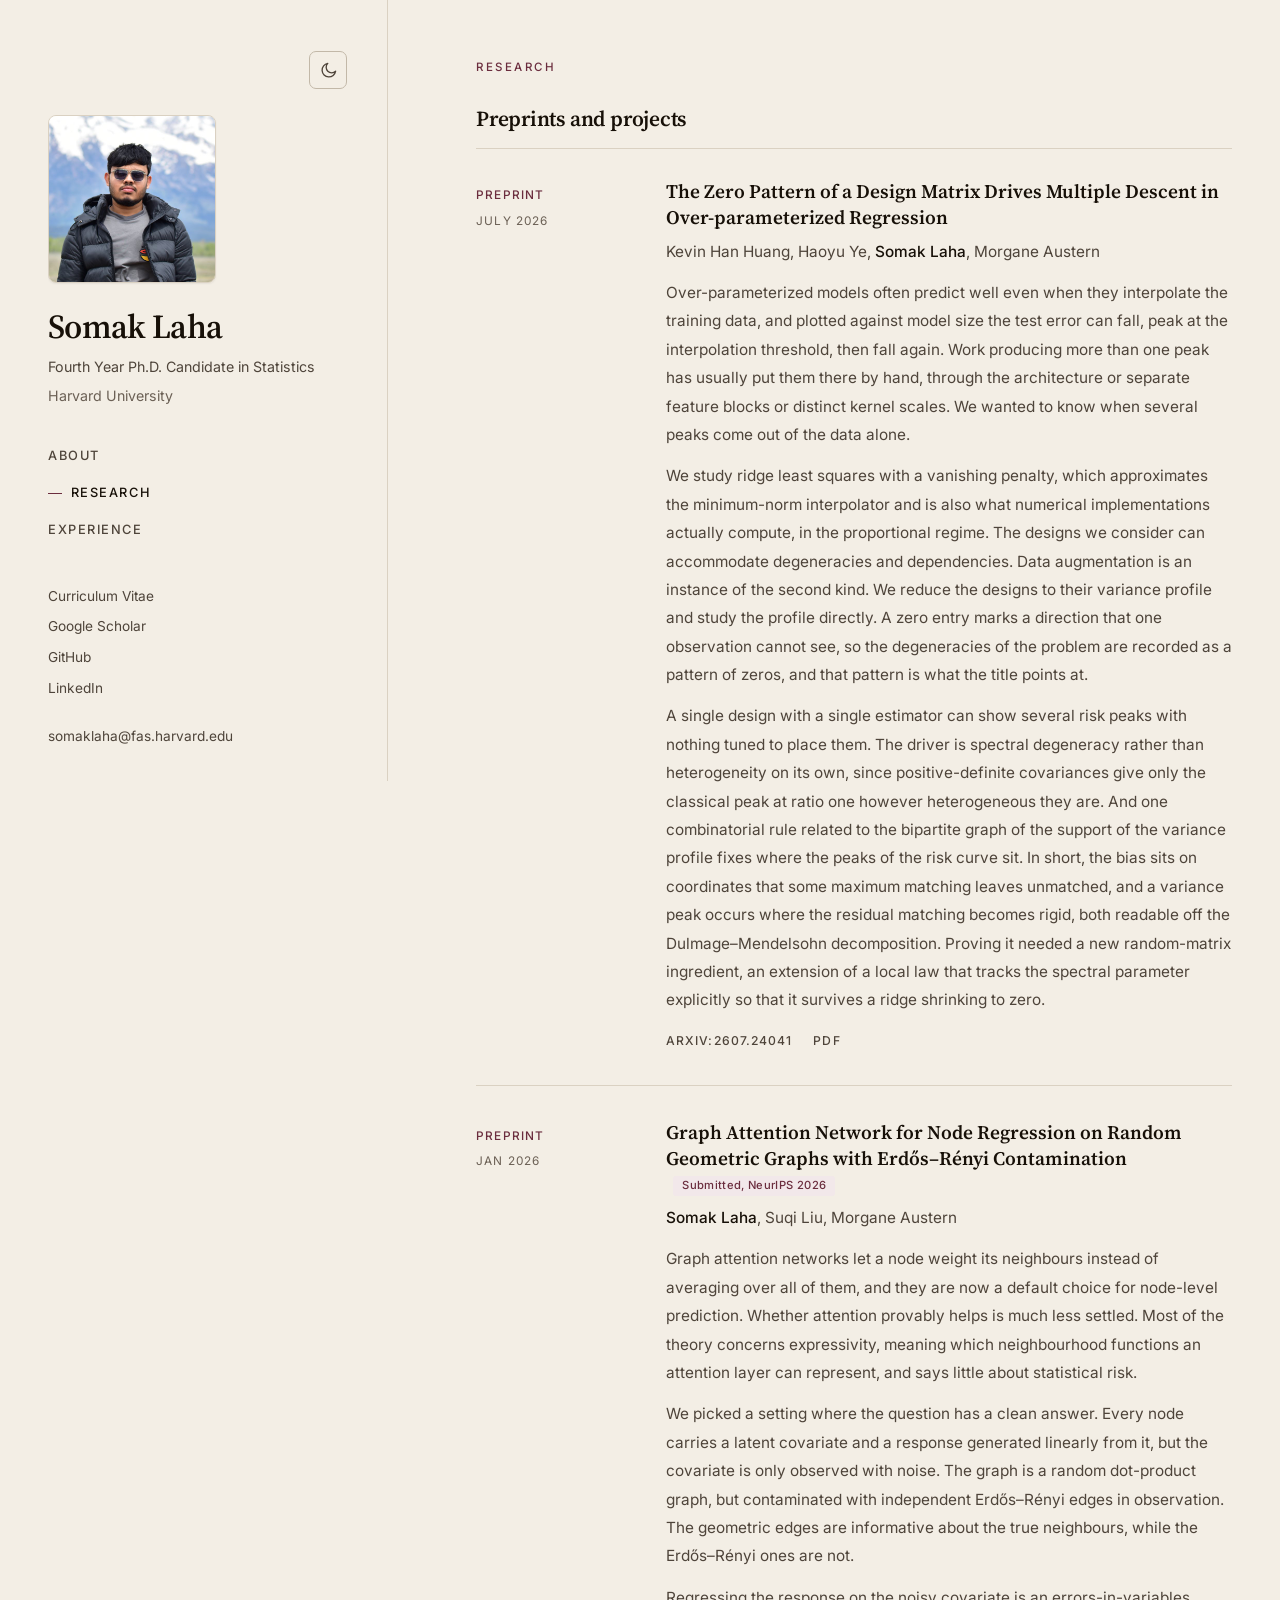
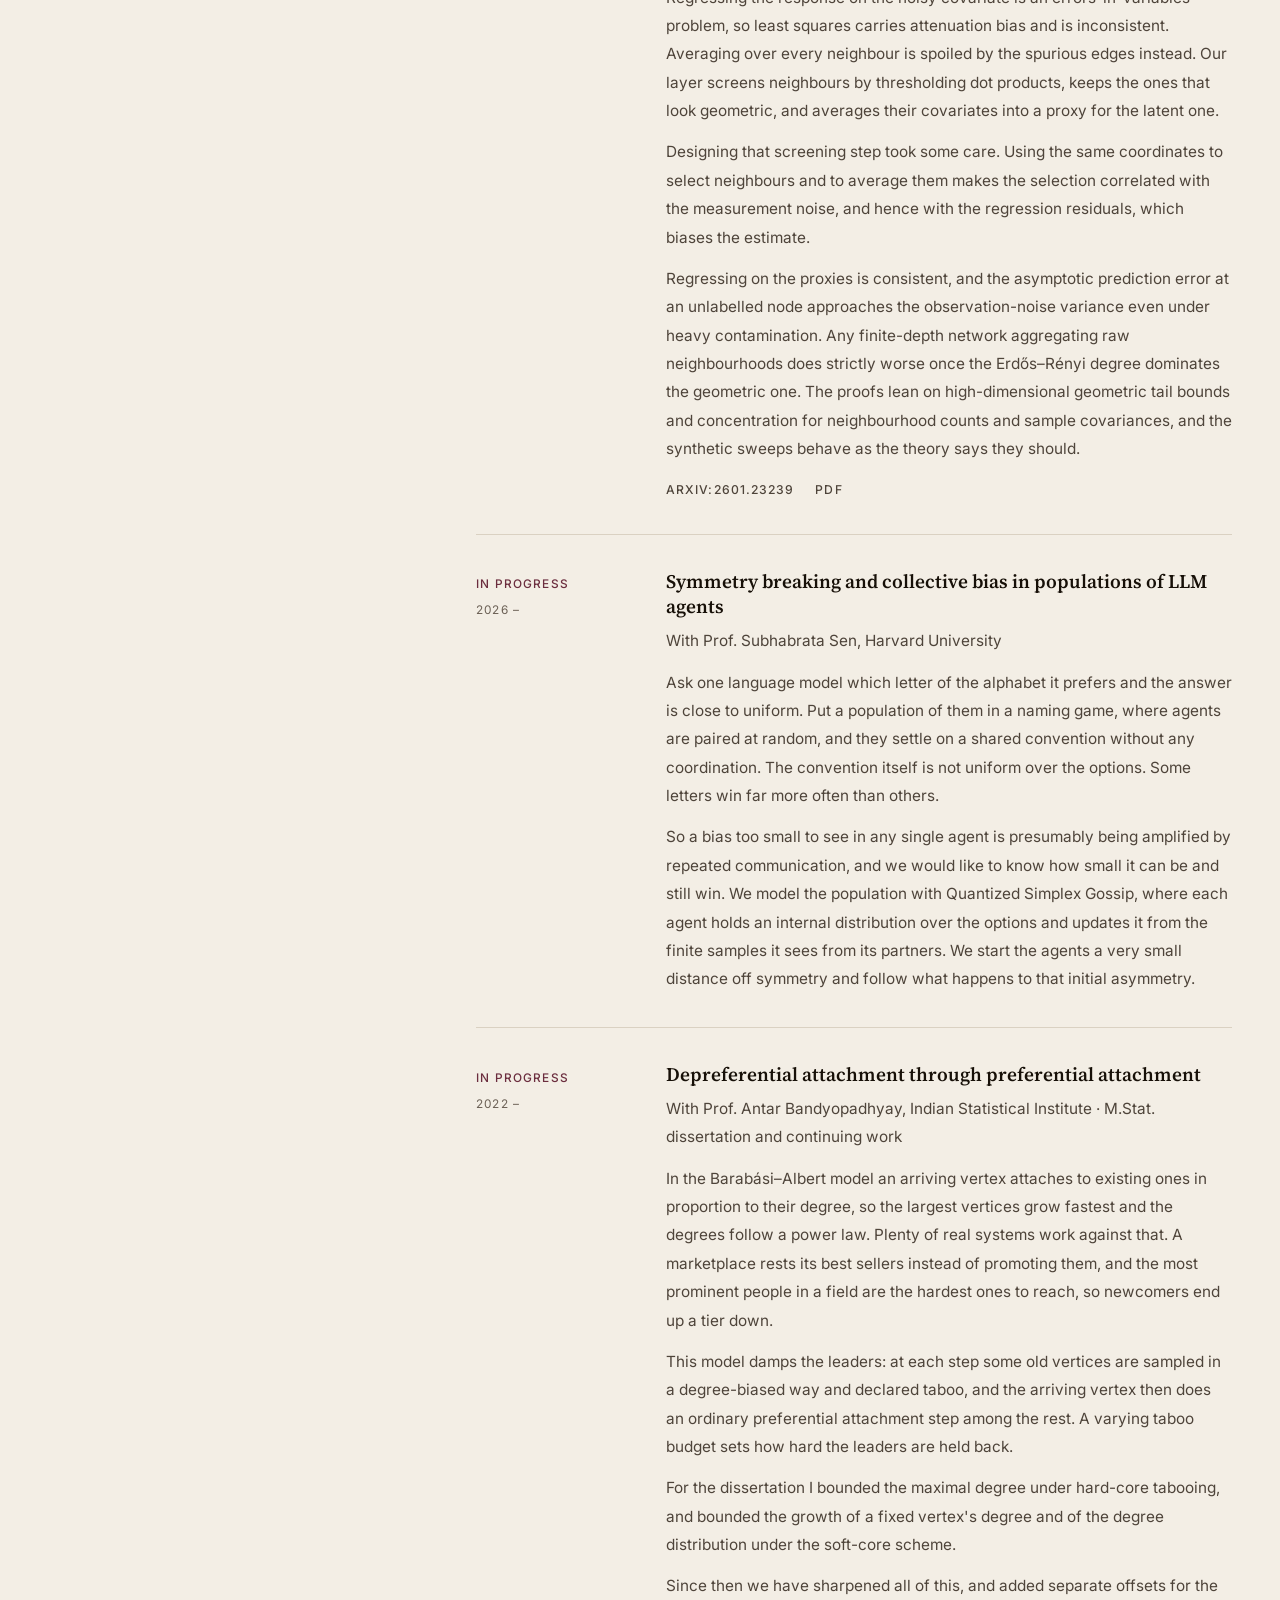
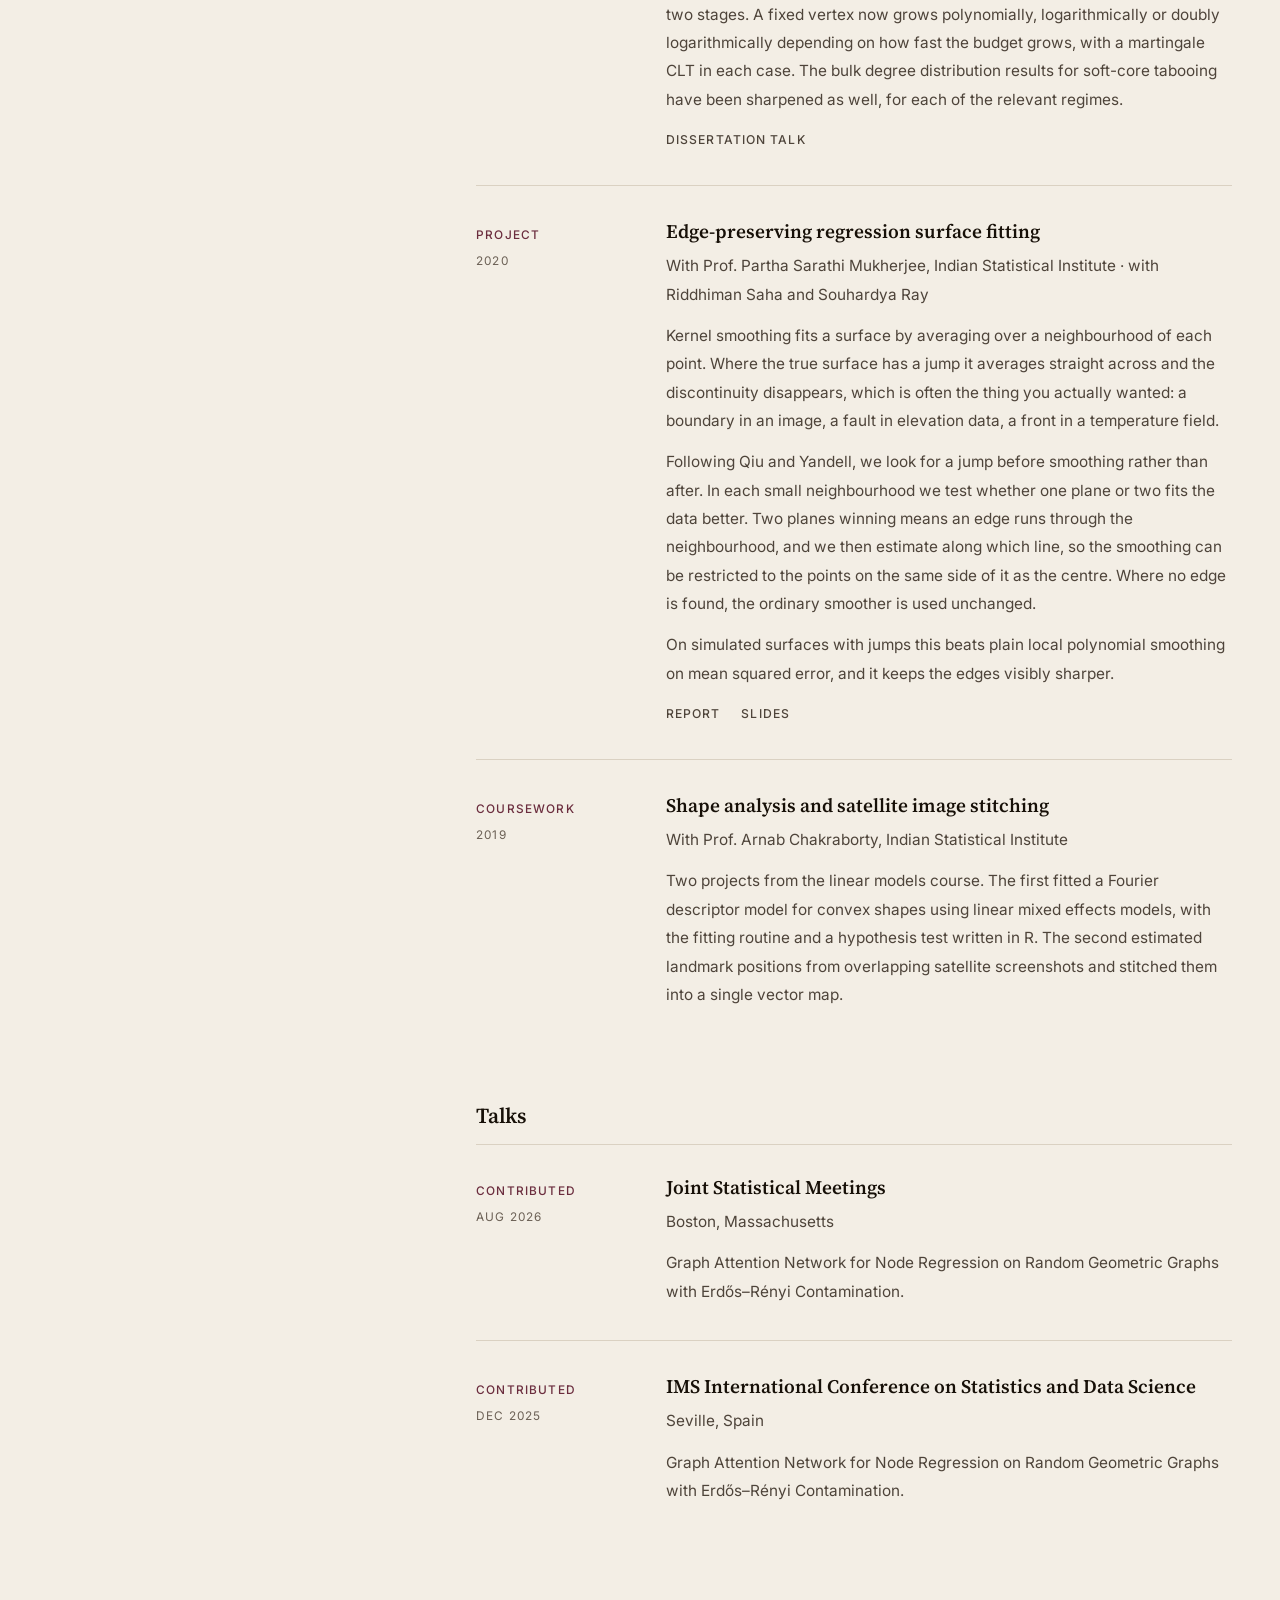
==== research.html @ 152c0073 "create" ====
<!DOCTYPE html>
<!-- Somak Laha - research. Rail is shared with index.html and experience.html. -->
<html lang="en">
<head>
<meta charset="utf-8">
<meta name="viewport" content="width=device-width, initial-scale=1">
<title>Research &middot; Somak Laha</title>
<meta name="description" content="Preprints, projects and talks by Somak Laha, PhD candidate in Statistics at Harvard University.">
<meta name="color-scheme" content="light dark">
<link rel="preconnect" href="https://fonts.googleapis.com">
<link rel="preconnect" href="https://fonts.gstatic.com" crossorigin>
<link href="https://fonts.googleapis.com/css2?family=Inter:wght@400;500;600&family=Source+Serif+4:opsz,wght@8..60,400;8..60,600&display=swap" rel="stylesheet">
<link rel="stylesheet" href="style.css">
<script>
(function () {
  try {
    var t = localStorage.getItem('theme');
    if (t !== 'light' && t !== 'dark') {
      t = window.matchMedia('(prefers-color-scheme: dark)').matches ? 'dark' : 'light';
    }
    document.documentElement.setAttribute('data-theme', t);
  } catch (e) { document.documentElement.setAttribute('data-theme', 'light'); }
})();
</script>
</head>
<body>

<a class="skip" href="#main">Skip to content</a>

<div class="shell">

  <aside class="rail">
    <div class="rail-top">
      <button class="themebtn" type="button" data-theme-toggle aria-label="Switch theme">
        <svg class="moon" viewBox="0 0 24 24" fill="none" stroke="currentColor" stroke-width="1.7" stroke-linecap="round" stroke-linejoin="round" aria-hidden="true">
          <path d="M21 12.9A8.6 8.6 0 1 1 11.1 3a6.7 6.7 0 0 0 9.9 9.9z"/>
        </svg>
        <svg class="sun" viewBox="0 0 24 24" fill="none" stroke="currentColor" stroke-width="1.7" stroke-linecap="round" stroke-linejoin="round" aria-hidden="true">
          <circle cx="12" cy="12" r="4.1"/>
          <path d="M12 2.2v2.3M12 19.5v2.3M2.2 12h2.3M19.5 12h2.3M5.1 5.1l1.6 1.6M17.3 17.3l1.6 1.6M18.9 5.1l-1.6 1.6M6.7 17.3l-1.6 1.6"/>
        </svg>
      </button>
    </div>

    <img class="portrait" src="assets/portrait.jpg" alt="Somak Laha" width="168" height="168">
    <p class="rail-name serif"><a href="index.html" style="color:inherit">Somak Laha</a></p>
    <p class="rail-role">Fourth Year Ph.D. Candidate in Statistics</p>
    <p class="rail-affil">Harvard University</p>

    <nav class="rail-nav">
      <a href="index.html">About</a>
      <a href="research.html" aria-current="page">Research</a>
      <a href="experience.html">Experience</a>
    </nav>

    <div class="rail-links">
      <a href="assets/Somak_Laha_CV.pdf">Curriculum Vitae</a>
      <a href="https://scholar.google.com/citations?user=JnLk-XcAAAAJ&amp;hl=en">Google Scholar</a>
      <a href="https://github.com/somak135">GitHub</a>
      <a href="https://www.linkedin.com/in/somak-laha">LinkedIn</a>
      <p class="rail-mail"><a href="mailto:somaklaha@fas.harvard.edu">somaklaha@fas.harvard.edu</a></p>
    </div>
  </aside>

  <main class="content" id="main">

    <h1 class="page-label">Research</h1>

    <section class="sec" style="margin-top:0">
      <h2 class="sec-head">Preprints and projects</h2>

      <article class="entry">
        <div class="entry-meta">
          <div class="entry-kind">Preprint</div>
          <div class="entry-when">July 2026</div>
        </div>
        <div>
          <h3 class="entry-title">The Zero Pattern of a Design Matrix Drives Multiple Descent in Over-parameterized Regression</h3>
          <p class="entry-people">Kevin Han Huang, Haoyu Ye, <strong>Somak Laha</strong>, Morgane Austern</p>
          <p>
            Over-parameterized models often predict well even when they interpolate
            the training data, and plotted against model size the test error can
            fall, peak at the interpolation threshold, then fall again. Work producing more than one peak
            has usually put them there by hand, through the architecture or
            separate feature blocks or distinct kernel scales. We wanted to know
            when several peaks come out of the data alone.
          </p>
          <p>
            We study ridge least squares with a vanishing penalty, which
            approximates the minimum-norm interpolator and is also what numerical
            implementations actually compute, in the proportional regime. The
            designs we consider can accommodate degeneracies and dependencies. 
            Data augmentation is an instance of the second kind. We reduce the designs
            to their variance profile and study the profile directly. A zero entry marks a
            direction that one observation cannot see, so the degeneracies of the
            problem are recorded as a pattern of zeros, and that pattern is what
            the title points at.
          </p>
          <p>
            A single design with a single estimator can
            show several risk peaks with nothing tuned to place them. The driver is
            spectral degeneracy rather than heterogeneity on its own, since
            positive-definite covariances give only the
            classical peak at ratio one however heterogeneous they are. And one combinatorial rule related
            to the bipartite graph of the support of the
            variance profile
            fixes where the peaks of the risk curve sit. In short, the bias sits on coordinates that some maximum
            matching leaves unmatched, and a variance peak occurs where the residual
            matching becomes rigid, both readable off the
            Dulmage&ndash;Mendelsohn decomposition. Proving it needed a new
            random-matrix ingredient, an extension of a local law that tracks the
            spectral parameter explicitly so that it survives a ridge shrinking to
            zero.
          </p>
          <div class="entry-links">
            <a href="https://arxiv.org/abs/2607.24041">arXiv:2607.24041</a>
            <a href="https://arxiv.org/pdf/2607.24041">PDF</a>
          </div>
        </div>
      </article>

      <article class="entry">
        <div class="entry-meta">
          <div class="entry-kind">Preprint</div>
          <div class="entry-when">Jan 2026</div>
        </div>
        <div>
          <h3 class="entry-title">
            Graph Attention Network for Node Regression on Random Geometric Graphs
            with Erd&#337;s&ndash;R&eacute;nyi Contamination
            <span class="badge">Submitted, NeurIPS 2026</span>
          </h3>
          <p class="entry-people"><strong>Somak Laha</strong>, Suqi Liu, Morgane Austern</p>
          <p>
            Graph attention networks let a node weight its neighbours instead of
            averaging over all of them, and they are now a default choice for
            node-level prediction. Whether attention provably helps is much less
            settled. Most of the theory concerns expressivity, meaning which
            neighbourhood functions an attention layer can represent, and says
            little about statistical risk.
          </p>
          <p>
            We picked a setting where the question has a clean answer. Every node
            carries a latent covariate and a response generated linearly from it,
            but the covariate is only observed with noise. The graph is a
            random dot-product graph, but contaminated with
            independent Erd&#337;s&ndash;R&eacute;nyi edges in observation. The geometric edges are informative
            about the true neighbours, while the Erd&#337;s&ndash;R&eacute;nyi ones are not.
          </p>
          <p>
            Regressing the response on the noisy covariate is an
            errors-in-variables problem, so least squares carries attenuation bias
            and is inconsistent. Averaging over every neighbour is spoiled by the
            spurious edges instead. Our layer screens neighbours by thresholding
            dot products, keeps the ones that look geometric, and averages their
            covariates into a proxy for the latent one.
          </p>
          <p>
            Designing that screening step took some care. Using the same coordinates
            to select neighbours and to average them makes the selection correlated
            with the measurement noise, and hence with the regression
            residuals, which biases the estimate.
          </p>
          <p>
            Regressing on the proxies is consistent, and the asymptotic prediction
            error at an unlabelled node approaches the observation-noise variance
            even under heavy contamination. Any finite-depth network aggregating
            raw neighbourhoods does strictly worse once the
            Erd&#337;s&ndash;R&eacute;nyi degree dominates the geometric one. The
            proofs lean on high-dimensional geometric tail bounds and concentration
            for neighbourhood counts and sample covariances, and the synthetic
            sweeps behave as the theory says they should.
          </p>
          <div class="entry-links">
            <a href="https://arxiv.org/abs/2601.23239">arXiv:2601.23239</a>
            <a href="https://arxiv.org/pdf/2601.23239">PDF</a>
          </div>
        </div>
      </article>

      <article class="entry">
        <div class="entry-meta">
          <div class="entry-kind">In progress</div>
          <div class="entry-when">2026 &ndash;</div>
        </div>
        <div>
          <h3 class="entry-title">Symmetry breaking and collective bias in populations of LLM agents</h3>
          <p class="entry-people">With Prof. Subhabrata Sen, Harvard University</p>
          <p>
            Ask one language model which letter of the alphabet it prefers and the
            answer is close to uniform. Put a population of them in a naming game,
            where agents are paired at random, and they settle on a shared convention without any coordination.
            The convention itself is not uniform over the options. Some letters win
            far more often than others.
          </p>
          <p>
            So a bias too small to see in any single agent is presumably being
            amplified by repeated communication, and we would like to know how
            small it can be and still win. We model the population with Quantized
            Simplex Gossip, where each agent holds an internal distribution over
            the options and updates it from the finite samples it sees from its
            partners. We start the agents a very small distance off symmetry and follow what
            happens to that initial asymmetry.
          </p>
        </div>
      </article>

      <article class="entry">
        <div class="entry-meta">
          <div class="entry-kind">In progress</div>
          <div class="entry-when">2022 &ndash;</div>
        </div>
        <div>
          <h3 class="entry-title">Depreferential attachment through preferential attachment</h3>
          <p class="entry-people">With Prof. Antar Bandyopadhyay, Indian Statistical Institute &middot; M.Stat. dissertation and continuing work</p>
          <p>
            In the Barab&aacute;si&ndash;Albert model an arriving vertex attaches to
            existing ones in proportion to their degree, so the largest vertices
            grow fastest and the degrees follow a power law. Plenty of real systems
            work against that. A marketplace rests its best sellers instead of
            promoting them, and the most prominent people in a field are the hardest
            ones to reach, so newcomers end up a tier down.
          </p>
          <p>
            This model damps the leaders: at each step some old vertices are
            sampled in a degree-biased way and declared taboo, and the arriving
            vertex then does an ordinary preferential attachment step among the
            rest. A varying taboo budget sets how hard the leaders are held back.
          </p>
          <p>
            For the dissertation I bounded the maximal degree under hard-core
            tabooing, and bounded the growth of a fixed vertex's degree and of the
            degree distribution under the soft-core scheme.
          </p>
          <p>
            Since then we have sharpened all of this, and added separate offsets
            for the two stages. A fixed vertex now grows polynomially,
            logarithmically or doubly logarithmically depending on how fast the
            budget grows, with a martingale CLT in each case. The bulk degree
            distribution results for soft-core tabooing have been sharpened as well, for each of the relevant regimes.
          </p>
          <div class="entry-links">
            <a href="https://docs.google.com/presentation/d/1s523rTgAsEjH-xzNOnprEP1MYDZo0fRN26nrjzCpNeQ/edit?usp=sharing">Dissertation talk</a>
          </div>
        </div>
      </article>

      <article class="entry">
        <div class="entry-meta">
          <div class="entry-kind">Project</div>
          <div class="entry-when">2020</div>
        </div>
        <div>
          <h3 class="entry-title">Edge-preserving regression surface fitting</h3>
          <p class="entry-people">With Prof. Partha Sarathi Mukherjee, Indian Statistical Institute &middot; with Riddhiman Saha and Souhardya Ray</p>
          <p>
            Kernel smoothing fits a surface by averaging over a neighbourhood of
            each point. Where the true surface has a jump it averages straight
            across and the discontinuity disappears, which is often the thing you
            actually wanted: a boundary in an image, a fault in elevation data, a
            front in a temperature field.
          </p>
          <p>
            Following Qiu and Yandell, we look for a jump before smoothing rather
            than after. In each small neighbourhood we test whether one plane or two
            fits the data better. Two planes winning means an edge runs through the
            neighbourhood, and we then estimate along which line, so the smoothing
            can be restricted to the points on the same side of it as the centre.
            Where no edge is found, the ordinary smoother is used unchanged.
          </p>
          <p>
            On simulated surfaces with jumps this beats plain local polynomial
            smoothing on mean squared error, and it keeps the edges visibly
            sharper.
          </p>
          <div class="entry-links">
            <a href="https://drive.google.com/file/d/1I9jEeUFPRf-XFdDvBHP0Yfl88-QShuYQ/view?usp=sharing">Report</a>
            <a href="https://somak135.github.io/edge-preserving-regression-project/#/title">Slides</a>
          </div>
        </div>
      </article>

      <article class="entry">
        <div class="entry-meta">
          <div class="entry-kind">Coursework</div>
          <div class="entry-when">2019</div>
        </div>
        <div>
          <h3 class="entry-title">Shape analysis and satellite image stitching</h3>
          <p class="entry-people">With Prof. Arnab Chakraborty, Indian Statistical Institute</p>
          <p>
            Two projects from the linear models course. The first fitted a Fourier
            descriptor model for convex shapes using linear mixed effects models,
            with the fitting routine and a hypothesis test written in R. The second
            estimated landmark positions from overlapping satellite screenshots and
            stitched them into a single vector map.
          </p>
        </div>
      </article>

    </section>

    <section class="sec">
      <h2 class="sec-head">Talks</h2>
      <article class="entry">
        <div class="entry-meta">
          <div class="entry-kind">Contributed</div>
          <div class="entry-when">Aug 2026</div>
        </div>
        <div>
          <h3 class="entry-title">Joint Statistical Meetings</h3>
          <p class="entry-people">Boston, Massachusetts</p>
          <p>Graph Attention Network for Node Regression on Random Geometric Graphs with Erd&#337;s&ndash;R&eacute;nyi Contamination.</p>
        </div>
      </article>
      <article class="entry">
        <div class="entry-meta">
          <div class="entry-kind">Contributed</div>
          <div class="entry-when">Dec 2025</div>
        </div>
        <div>
          <h3 class="entry-title">IMS International Conference on Statistics and Data Science</h3>
          <p class="entry-people">Seville, Spain</p>
          <p>Graph Attention Network for Node Regression on Random Geometric Graphs with Erd&#337;s&ndash;R&eacute;nyi Contamination.</p>
        </div>
      </article>
    </section>

  </main>

</div>

<script>
document.querySelectorAll('[data-theme-toggle]').forEach(function (b) {
  function label() {
    var d = document.documentElement.getAttribute('data-theme') === 'dark';
    b.setAttribute('aria-label', d ? 'Switch to light theme' : 'Switch to dark theme');
  }
  label();
  b.addEventListener('click', function () {
    var next = document.documentElement.getAttribute('data-theme') === 'dark' ? 'light' : 'dark';
    document.documentElement.setAttribute('data-theme', next);
    try { localStorage.setItem('theme', next); } catch (e) {}
    label();
  });
});
</script>
</body>
</html>
---- style.css ----
/* ==========================================================================
   Somak Laha - personal site
   Shared stylesheet for index.html, research.html, experience.html.

   Layout: sticky 340px rail + content column, 1440px shell.
   Theme:  OS preference on first visit, overridable by the switch, remembered
           in localStorage. An inline script in each page's <head> sets
           data-theme before first paint so there is no flash.
   ========================================================================== */

/* ---- palettes ----------------------------------------------------------- */
:root,
[data-theme="light"] {
  --bg:        #F3EEE5;
  --srf:       #FDFAF5;
  --srf2:      #EAE4D9;
  --txt:       #171008;   /* near-black on paper */
  --muted:     #4E443A;   /* body copy: darker than before for legibility */
  --faint:     #6B6055;
  --accent:    #6B2D3E;
  --accent-bg: #F2E8EA;
  --bdr:       #DAD1C2;
  --bdr2:      #C2B8A8;
  --shadow:    0 1px 2px rgba(23,16,8,.06);
}

[data-theme="dark"] {
  --bg:        #17130F;
  --srf:       #1E1814;
  --srf2:      #262019;
  --txt:       #F7F2EA;
  --muted:     #C7BBAB;   /* body copy: lighter than before for legibility */
  --faint:     #9C9182;
  --accent:    #DD98A7;
  --accent-bg: #2C1E22;
  --bdr:       #332B23;
  --bdr2:      #473B2E;
  --shadow:    none;
}

*, *::before, *::after { box-sizing: border-box; margin: 0; padding: 0; }

html { scroll-behavior: smooth; }

body {
  font-family: "Inter", -apple-system, BlinkMacSystemFont, "Segoe UI", sans-serif;
  font-weight: 400;
  font-size: 16px;
  line-height: 1.72;
  background: var(--bg);
  color: var(--txt);
  -webkit-font-smoothing: antialiased;
  text-rendering: optimizeLegibility;
}

a { color: var(--accent); text-decoration: none; }
a:hover { text-decoration: underline; }
.serif { font-family: "Source Serif 4", Georgia, serif; }

.sr-only {
  position: absolute; width: 1px; height: 1px; padding: 0; overflow: hidden;
  clip: rect(0 0 0 0); white-space: nowrap; border: 0;
}
.skip { position: absolute; left: -9999px; }
.skip:focus {
  left: 1rem; top: 1rem; z-index: 200; background: var(--srf); color: var(--txt);
  padding: .6rem 1rem; border: 1px solid var(--accent); border-radius: 4px;
}

/* ---- shell -------------------------------------------------------------- */
.shell {
  max-width: 1440px; margin: 0 auto; padding: 0 3rem;
  display: grid; grid-template-columns: 340px minmax(0, 1fr); gap: 5.5rem;
  align-items: start;
}

/* ---- rail --------------------------------------------------------------- */
/* max-height, not height: on a short laptop screen the rail content is taller
   than the viewport and a fixed 100vh would clip the links off the bottom. */
.rail {
  position: sticky; top: 0; max-height: 100vh; overflow-y: auto;
  padding: 3.2rem 2.5rem 2rem 0;
  display: flex; flex-direction: column;
  border-right: 1px solid var(--bdr);
  scrollbar-width: thin;
}
.rail-top { display: flex; justify-content: flex-end; margin-bottom: 1.6rem; }

/* Theme switch. Shows the icon of the mode you would switch TO: a moon while
   the page is light, a sun while it is dark. */
.themebtn {
  border: 1px solid var(--bdr2); background: transparent; color: var(--muted);
  width: 38px; height: 38px; border-radius: 7px; cursor: pointer;
  display: grid; place-items: center;
  transition: color .2s, border-color .2s, background .2s;
}
.themebtn:hover { color: var(--accent); border-color: var(--accent); background: var(--srf); }
.themebtn svg { width: 19px; height: 19px; display: block; }
.themebtn .sun { display: none; }
[data-theme="dark"] .themebtn .moon { display: none; }
[data-theme="dark"] .themebtn .sun  { display: block; }

.portrait {
  width: 168px; height: 168px; border-radius: 8px; object-fit: cover;
  border: 1px solid var(--bdr); box-shadow: var(--shadow); margin-bottom: 1.6rem;
}
.rail-name {
  font-family: "Source Serif 4", Georgia, serif; font-weight: 600;
  font-size: 2.1rem; line-height: 1.08; letter-spacing: -.02em; margin-bottom: .7rem;
}
.rail-role { font-size: .89rem; color: var(--muted); line-height: 1.55; margin-bottom: .35rem; }
.rail-affil { font-size: .89rem; color: var(--faint); margin-bottom: 1.9rem; }

.rail-nav { display: flex; flex-direction: column; gap: .1rem; margin-bottom: 1.9rem; }
.rail-nav a {
  font-size: .8rem; font-weight: 500; letter-spacing: .12em; text-transform: uppercase;
  color: var(--muted); padding: .42rem 0; transition: color .2s;
}
.rail-nav a:hover { color: var(--accent); text-decoration: none; }
.rail-nav a[aria-current="page"] { color: var(--txt); }
.rail-nav a[aria-current="page"]::before {
  content: ""; display: inline-block; width: 14px; height: 1px;
  background: var(--accent); vertical-align: middle; margin-right: .55rem;
}

.rail-links { display: flex; flex-direction: column; gap: .45rem; margin-top: .4rem; }
.rail-links a { font-size: .855rem; color: var(--muted); }
.rail-links a:hover { color: var(--accent); text-decoration: none; }
.rail-mail { font-size: .83rem; color: var(--faint); margin-top: 1.1rem; word-break: break-all; }

/* ---- content ------------------------------------------------------------ */
.content { padding: 3.6rem 0 5rem; min-width: 0; }

.page-label {
  font-size: .72rem; font-weight: 500; letter-spacing: .22em;
  text-transform: uppercase; color: var(--accent); margin-bottom: 1.5rem;
}
.page-title {
  font-family: "Source Serif 4", Georgia, serif; font-weight: 600;
  font-size: clamp(2rem, 3.2vw, 2.9rem); line-height: 1.12;
  letter-spacing: -.025em; margin-bottom: 2.4rem;
}
.lede { font-size: 1.08rem; color: var(--muted); line-height: 1.85; max-width: 66ch; margin-bottom: 1.2rem; }

.prose p { color: var(--muted); line-height: 1.88; margin-bottom: 1.15rem; max-width: 68ch; }
.prose p:last-child { margin-bottom: 0; }
.prose em { color: var(--txt); font-style: normal; font-weight: 500; }

.sec { margin-top: 3.4rem; }
/* in-page section headings: Education, Interests, Talks, Industry, ... */
.sec-head {
  font-family: "Source Serif 4", Georgia, serif;
  font-size: 1.34rem; font-weight: 600; letter-spacing: -.01em;
  text-transform: none; color: var(--txt);
  padding-bottom: .6rem; border-bottom: 1px solid var(--bdr); margin-bottom: 1.5rem;
}

/* facts grid: education, awards. Column floor is set so that a line like
   "Indian Statistical Institute, Kolkata - 2020-2022" stays on one line. */
.facts { display: grid; grid-template-columns: repeat(auto-fit, minmax(290px, 1fr)); gap: 1.5rem 2rem; }
.fact strong { display: block; font-weight: 500; font-size: .96rem; color: var(--txt); }
.fact span { font-size: .84rem; color: var(--faint); }

.tags { display: flex; flex-wrap: wrap; gap: .42rem; }
.tag {
  padding: .28rem .78rem; font-size: .8rem; border-radius: 3px;
  background: var(--accent-bg); color: var(--accent);
  border: 1px solid color-mix(in srgb, var(--accent) 25%, transparent);
}

/* ---- entries (research, experience) ------------------------------------- */
.entry { display: grid; grid-template-columns: 150px minmax(0, 1fr); gap: 2.5rem; padding: 2.1rem 0; border-bottom: 1px solid var(--bdr); }
.entry:first-of-type { padding-top: .4rem; }
.entry:last-of-type { border-bottom: 0; }
.entry-meta { font-size: .74rem; letter-spacing: .1em; text-transform: uppercase; padding-top: .35rem; }
.entry-kind { color: var(--accent); font-weight: 500; margin-bottom: .35rem; }
.entry-when { color: var(--faint); }
.entry-title { font-family: "Source Serif 4", Georgia, serif; font-weight: 600; font-size: 1.2rem; line-height: 1.34; margin-bottom: .45rem; }
.entry-people { font-size: .86rem; color: var(--faint); margin-bottom: .85rem; }
.entry-people strong { color: var(--txt); font-weight: 500; }
.entry p { font-size: .96rem; color: var(--muted); line-height: 1.85; margin-bottom: .8rem; max-width: 70ch; }
.entry p:last-of-type { margin-bottom: 0; }
.entry ul { list-style: none; display: flex; flex-direction: column; gap: .6rem; max-width: 70ch; }
.entry li { font-size: .96rem; color: var(--muted); line-height: 1.8; padding-left: 1.25rem; position: relative; }
.entry li::before { content: "\2014"; position: absolute; left: 0; color: var(--accent); }
.entry-links { display: flex; gap: 1.3rem; flex-wrap: wrap; margin-top: 1rem; }
.entry-links a { font-size: .76rem; font-weight: 500; letter-spacing: .09em; text-transform: uppercase; color: var(--muted); }
.entry-links a:hover { color: var(--accent); text-decoration: none; }

.badge {
  display: inline-block; padding: .16rem .58rem; border-radius: 3px;
  background: var(--accent-bg); color: var(--accent);
  font-family: "Inter", sans-serif; font-size: .7rem; font-weight: 500;
  letter-spacing: .03em; vertical-align: middle; margin-left: .45rem;
}

/* ---- responsive --------------------------------------------------------- */
@media (max-width: 1100px) {
  .shell { padding: 0 2rem; gap: 3.5rem; grid-template-columns: 290px minmax(0, 1fr); }
  .entry { grid-template-columns: 128px minmax(0, 1fr); gap: 1.8rem; }
}

/* Below 860px the rail unsticks and becomes a header block. Three nav items
   fit in a row, so no hamburger is needed. */
@media (max-width: 860px) {
  .shell { display: block; padding: 0 1.4rem; max-width: 720px; position: relative; }
  .rail {
    position: static; max-height: none; overflow: visible;
    border-right: 0; border-bottom: 1px solid var(--bdr);
    padding: 1.6rem 0 1.4rem; display: block;
  }
  .rail-top { position: absolute; top: 1.5rem; right: 1.4rem; margin: 0; }
  .portrait { width: 92px; height: 92px; float: left; margin: 0 1.1rem .6rem 0; }
  .rail-name { font-size: 1.6rem; padding-top: .35rem; }
  .rail-role, .rail-affil { font-size: .84rem; }
  .rail-affil { margin-bottom: 1.1rem; }
  .rail-nav { flex-direction: row; gap: 1.4rem; clear: both; margin-bottom: 1.1rem; }
  .rail-nav a { font-size: .74rem; padding: 0; }
  .rail-nav a[aria-current="page"]::before { display: none; }
  .rail-nav a[aria-current="page"] { border-bottom: 1px solid var(--accent); }
  .rail-links { flex-direction: row; flex-wrap: wrap; gap: 1.1rem; margin-top: 0; }
  .rail-mail { margin-top: .8rem; }
  .content { padding: 2.4rem 0 3.5rem; }
  .entry { grid-template-columns: 1fr; gap: .55rem; padding: 1.7rem 0; }
  .entry-meta { display: flex; gap: .9rem; align-items: baseline; padding-top: 0; }
  .entry-kind { margin-bottom: 0; }
  .page-title { margin-bottom: 1.6rem; }
  .facts { grid-template-columns: 1fr; }
}

@media (prefers-reduced-motion: reduce) {
  html { scroll-behavior: auto; }
  * { transition: none !important; }
}

@media print {
  .rail-top, .rail-nav, .rail-links, .themebtn { display: none; }
  .shell { display: block; max-width: none; }
  body { background: #fff; color: #000; }
}
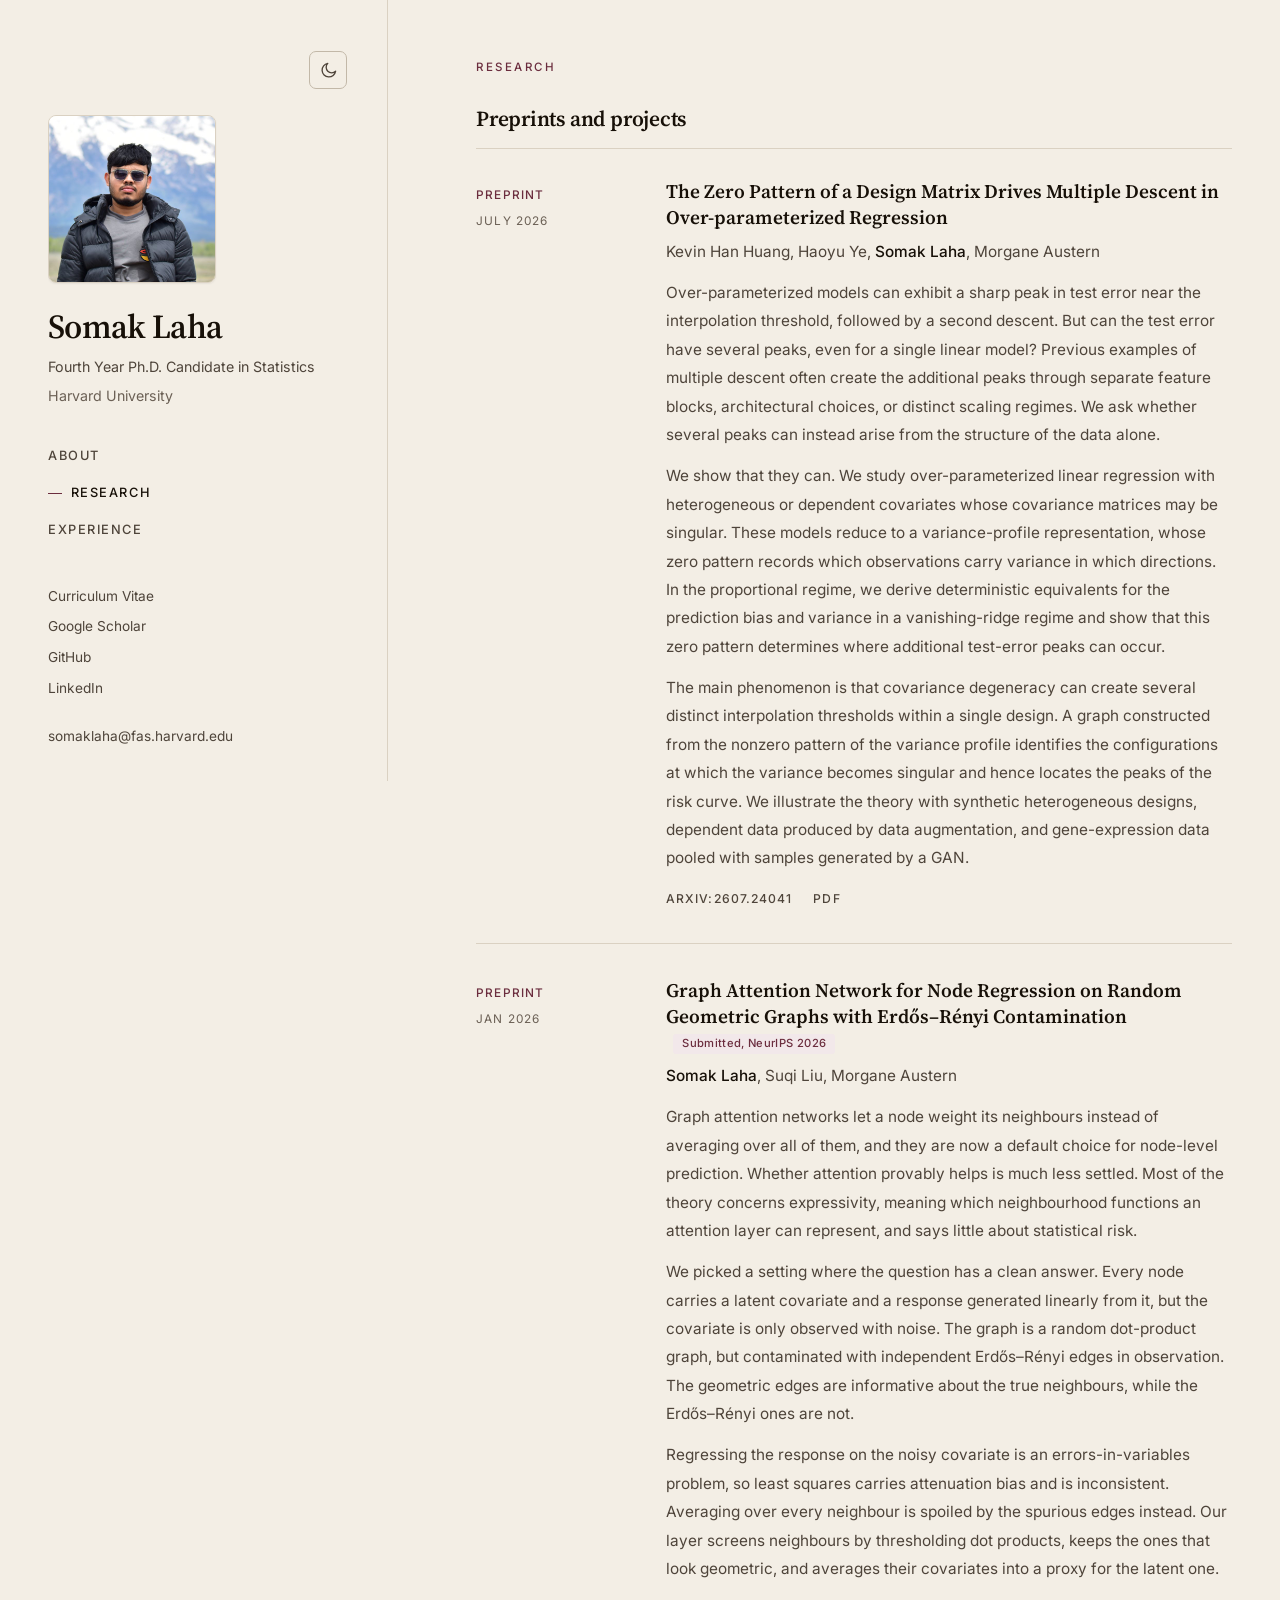
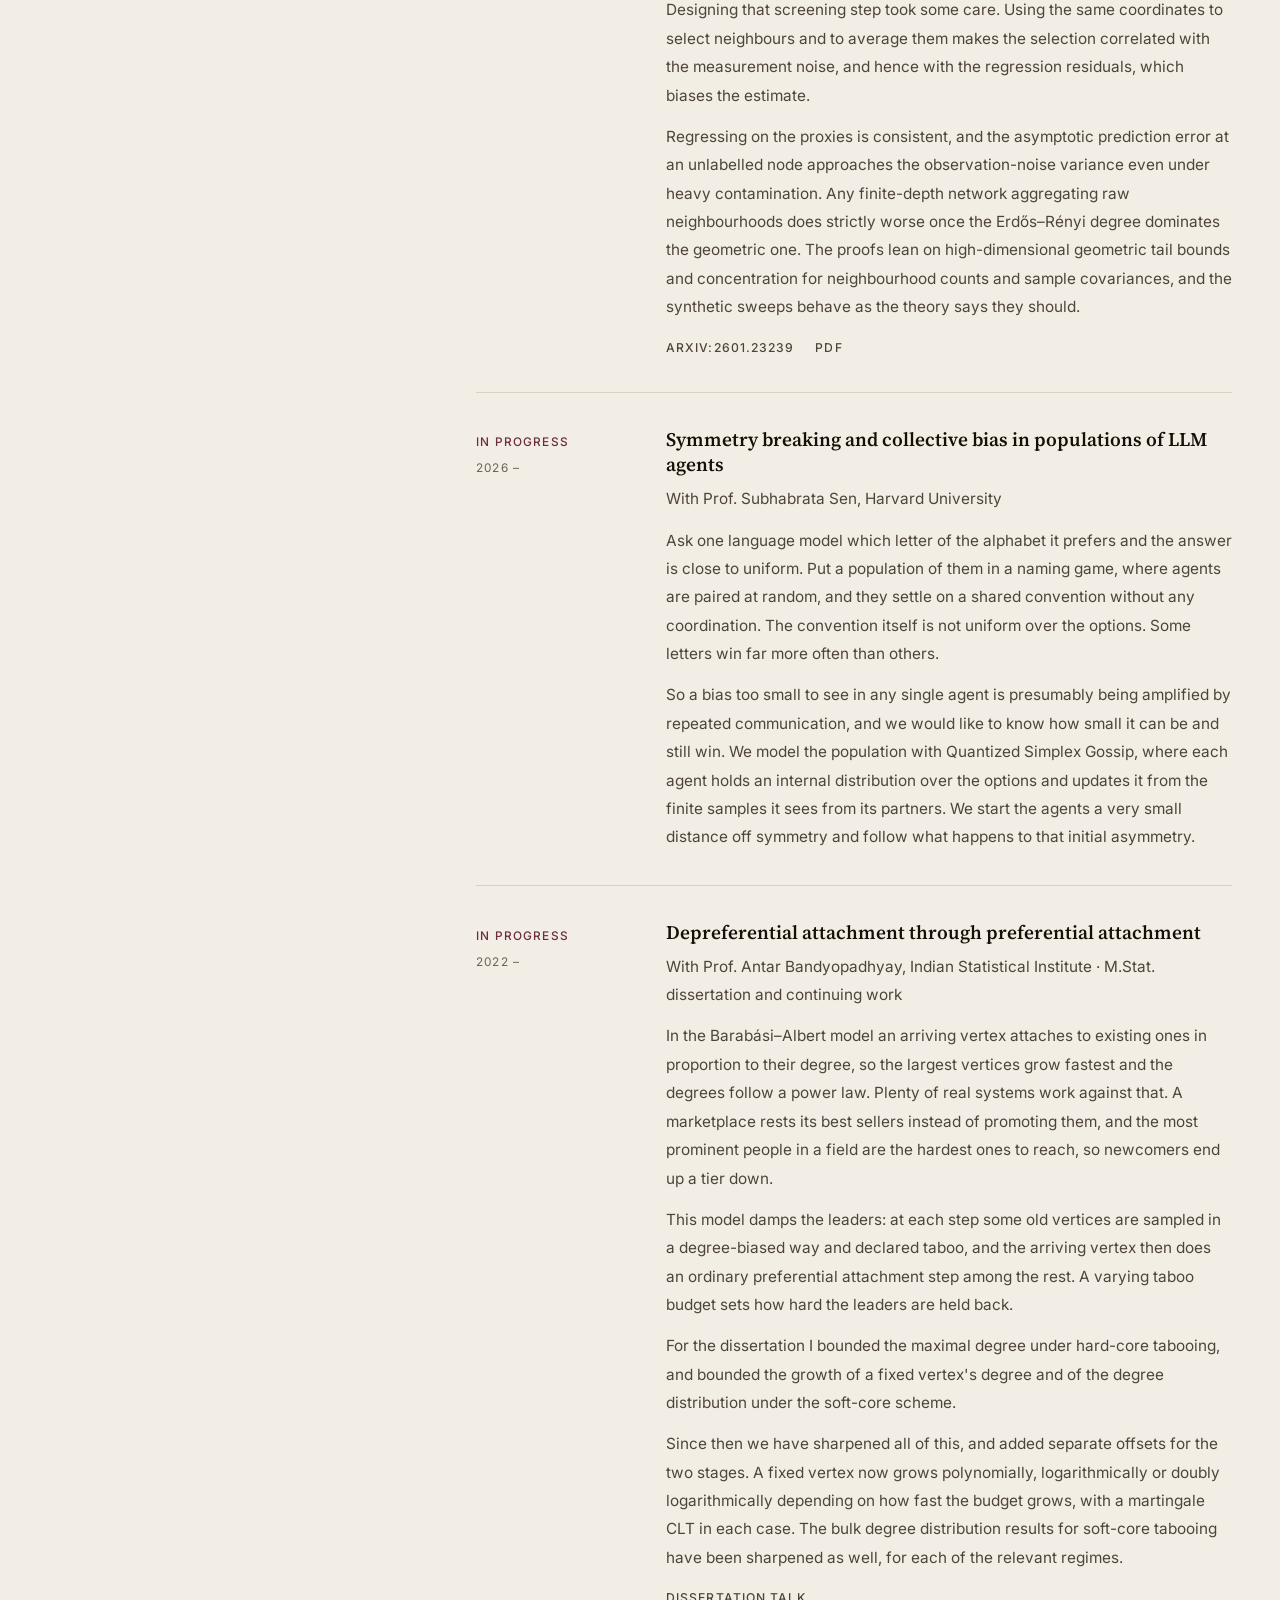
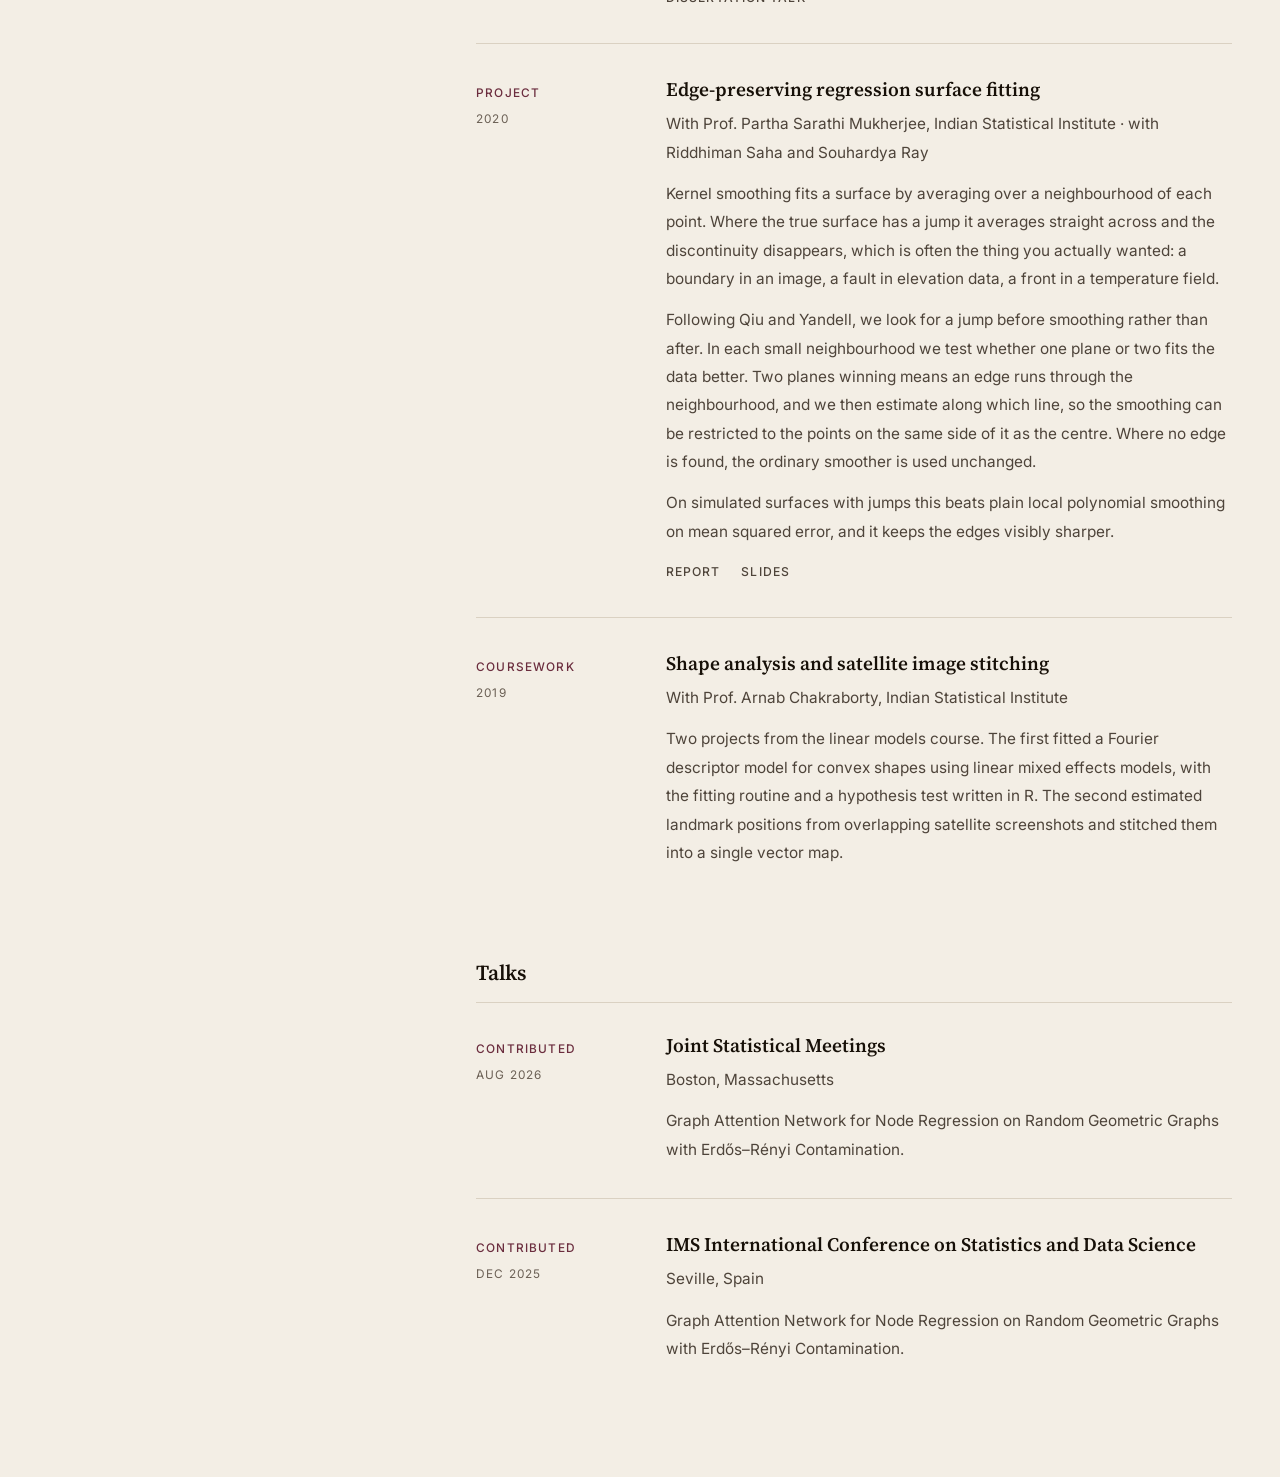
==== commit 0dc35f10: "update rearxiv" ====
--- a/research.html
+++ b/research.html
@@ -78,39 +78,13 @@
           <h3 class="entry-title">The Zero Pattern of a Design Matrix Drives Multiple Descent in Over-parameterized Regression</h3>
           <p class="entry-people">Kevin Han Huang, Haoyu Ye, <strong>Somak Laha</strong>, Morgane Austern</p>
           <p>
-            Over-parameterized models often predict well even when they interpolate
-            the training data, and plotted against model size the test error can
-            fall, peak at the interpolation threshold, then fall again. Work producing more than one peak
-            has usually put them there by hand, through the architecture or
-            separate feature blocks or distinct kernel scales. We wanted to know
-            when several peaks come out of the data alone.
-          </p>
-          <p>
-            We study ridge least squares with a vanishing penalty, which
-            approximates the minimum-norm interpolator and is also what numerical
-            implementations actually compute, in the proportional regime. The
-            designs we consider can accommodate degeneracies and dependencies. 
-            Data augmentation is an instance of the second kind. We reduce the designs
-            to their variance profile and study the profile directly. A zero entry marks a
-            direction that one observation cannot see, so the degeneracies of the
-            problem are recorded as a pattern of zeros, and that pattern is what
-            the title points at.
-          </p>
-          <p>
-            A single design with a single estimator can
-            show several risk peaks with nothing tuned to place them. The driver is
-            spectral degeneracy rather than heterogeneity on its own, since
-            positive-definite covariances give only the
-            classical peak at ratio one however heterogeneous they are. And one combinatorial rule related
-            to the bipartite graph of the support of the
-            variance profile
-            fixes where the peaks of the risk curve sit. In short, the bias sits on coordinates that some maximum
-            matching leaves unmatched, and a variance peak occurs where the residual
-            matching becomes rigid, both readable off the
-            Dulmage&ndash;Mendelsohn decomposition. Proving it needed a new
-            random-matrix ingredient, an extension of a local law that tracks the
-            spectral parameter explicitly so that it survives a ridge shrinking to
-            zero.
+            Over-parameterized models can exhibit a sharp peak in test error near the interpolation threshold, followed by a second descent. But can the test error have several peaks, even for a single linear model? Previous examples of multiple descent often create the additional peaks through separate feature blocks, architectural choices, or distinct scaling regimes. We ask whether several peaks can instead arise from the structure of the data alone.
+          </p>
+          <p>
+            We show that they can. We study over-parameterized linear regression with heterogeneous or dependent covariates whose covariance matrices may be singular. These models reduce to a variance-profile representation, whose zero pattern records which observations carry variance in which directions. In the proportional regime, we derive deterministic equivalents for the prediction bias and variance in a vanishing-ridge regime and show that this zero pattern determines where additional test-error peaks can occur.
+          </p>
+          <p>
+            The main phenomenon is that covariance degeneracy can create several distinct interpolation thresholds within a single design. A graph constructed from the nonzero pattern of the variance profile identifies the configurations at which the variance becomes singular and hence locates the peaks of the risk curve. We illustrate the theory with synthetic heterogeneous designs, dependent data produced by data augmentation, and gene-expression data pooled with samples generated by a GAN. 
           </p>
           <div class="entry-links">
             <a href="https://arxiv.org/abs/2607.24041">arXiv:2607.24041</a>
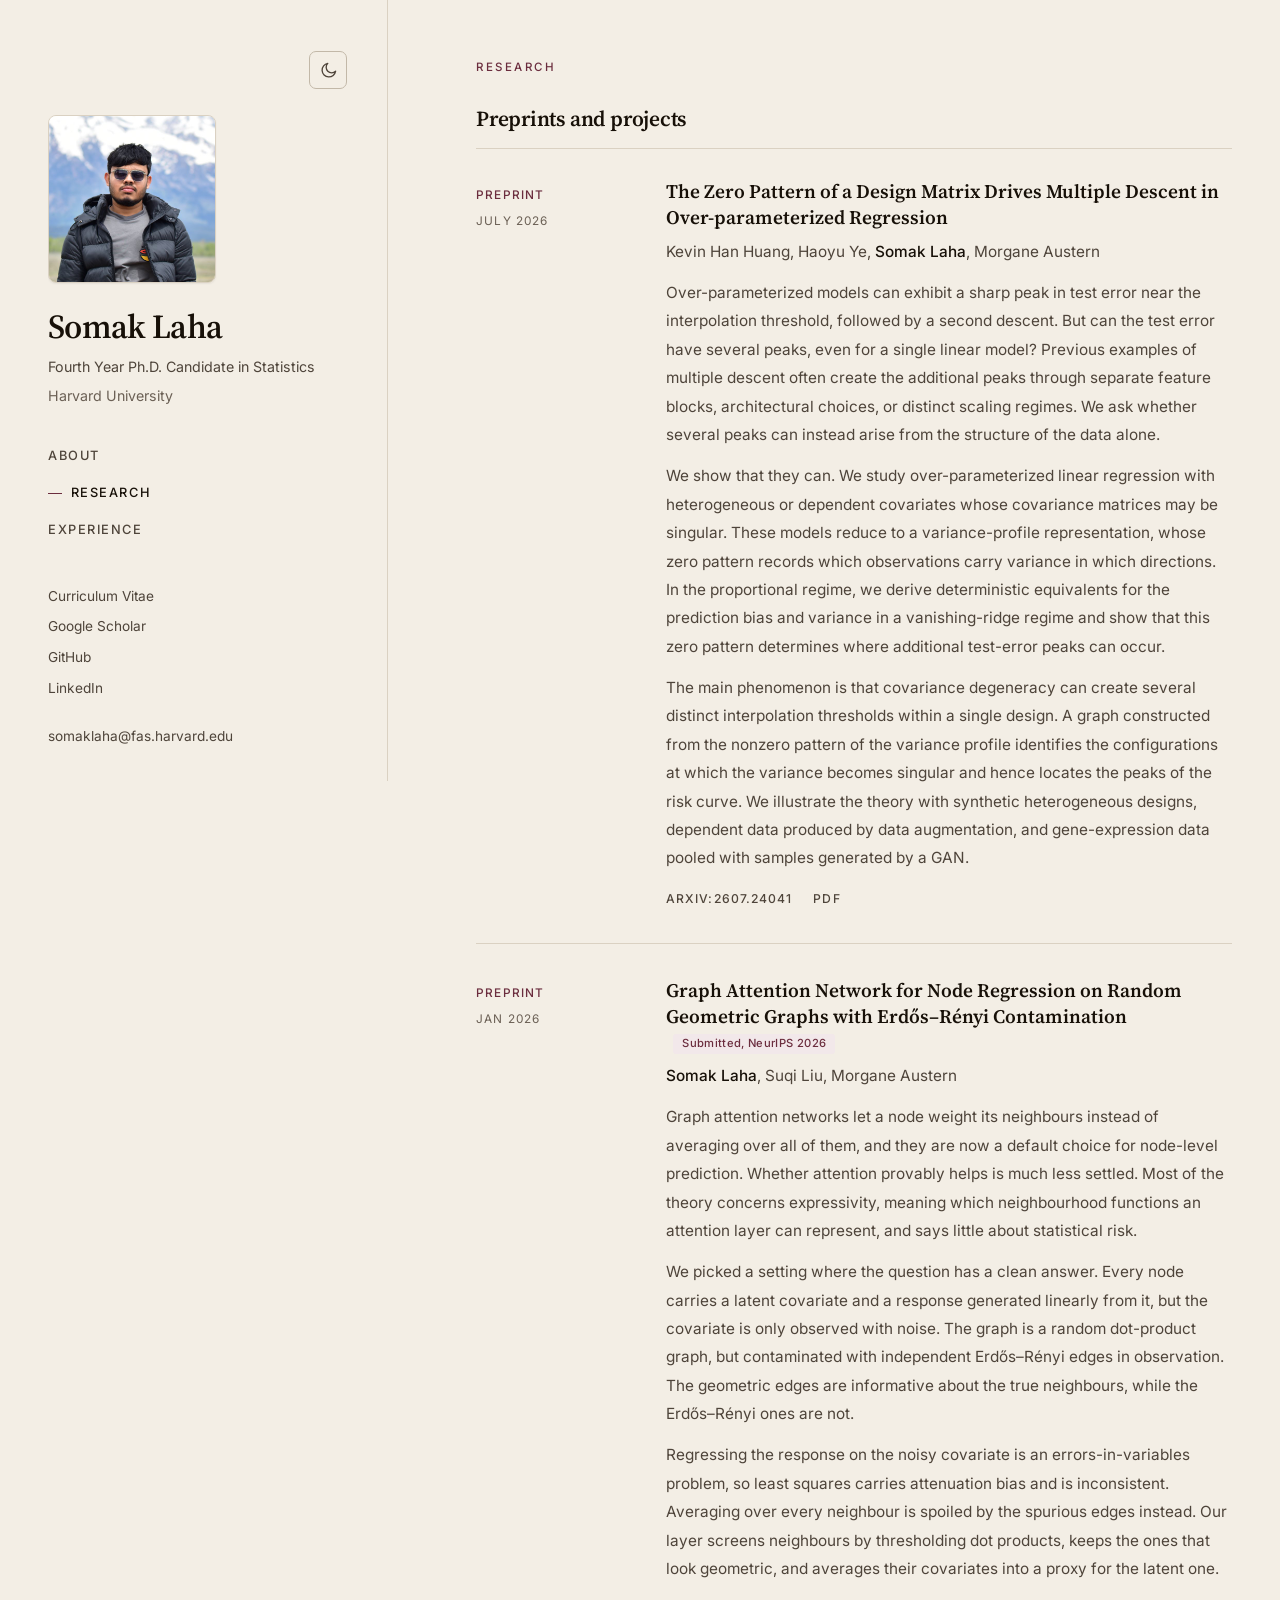
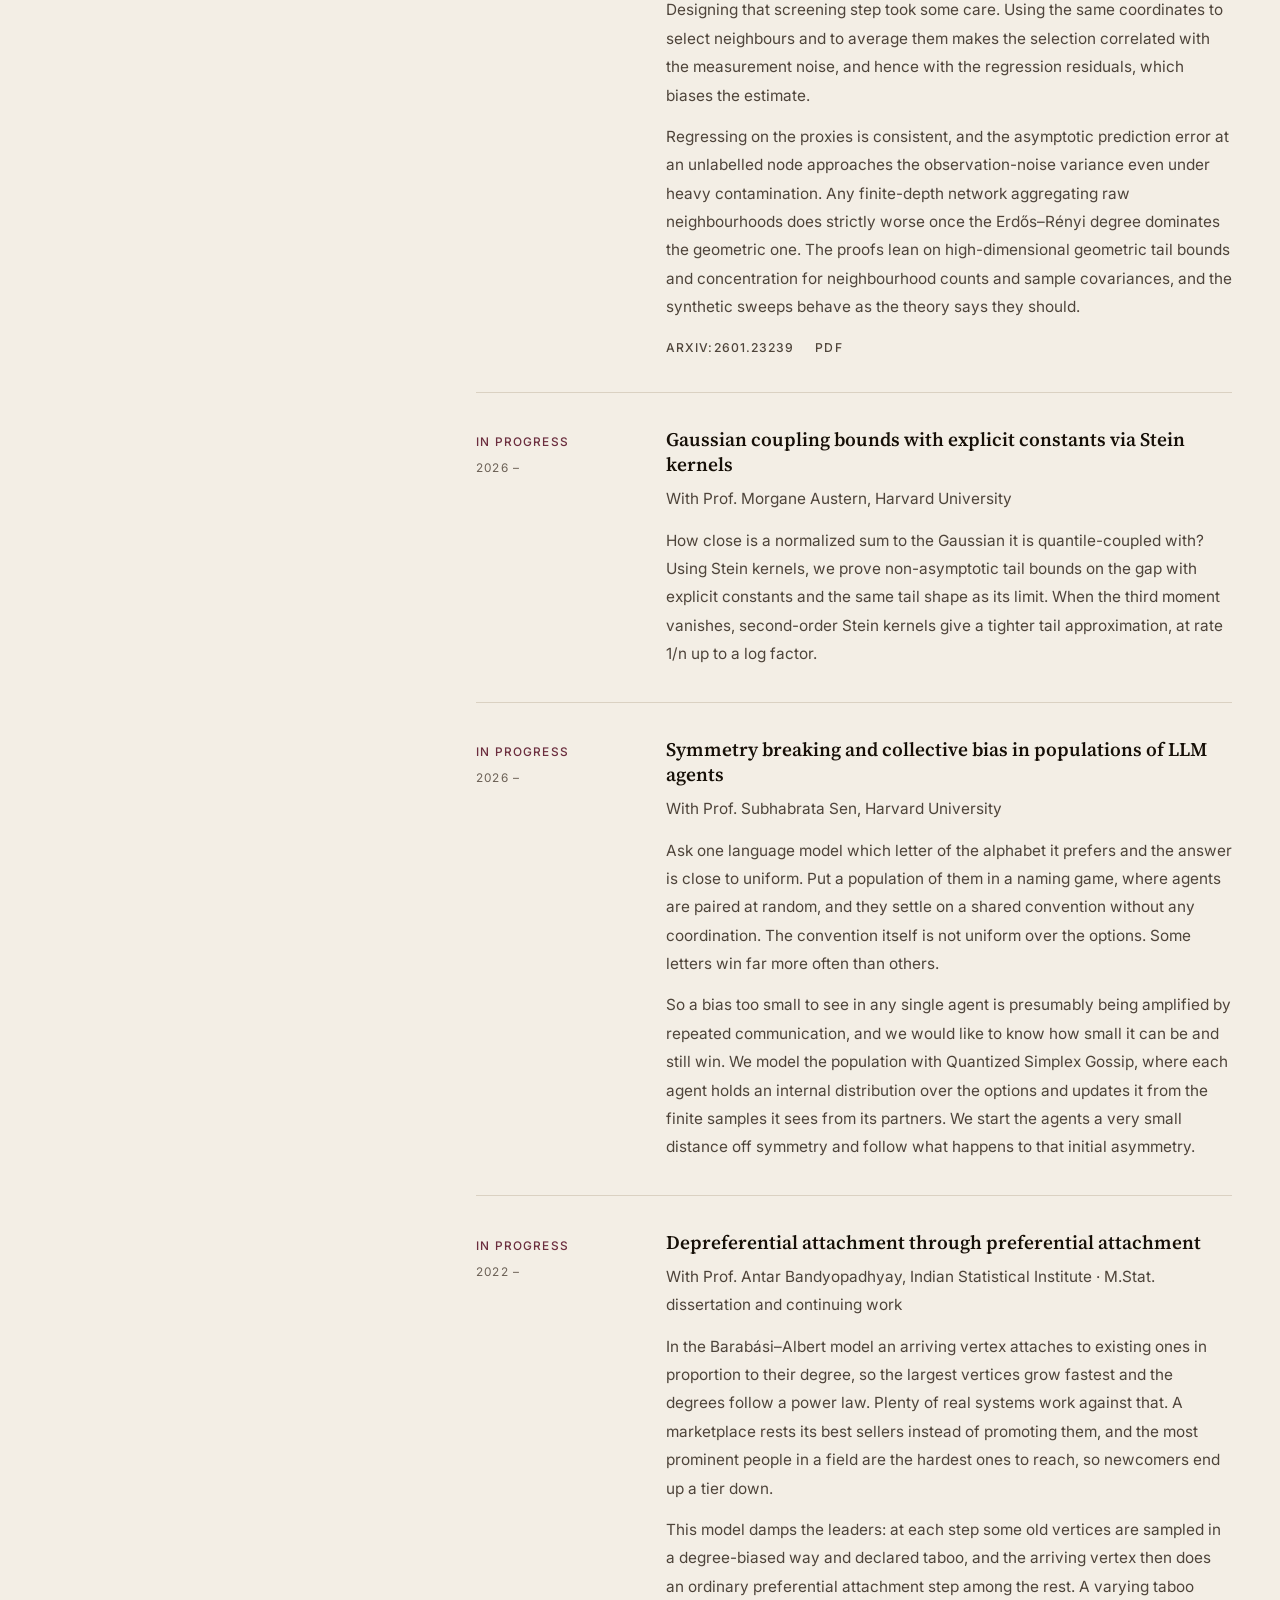
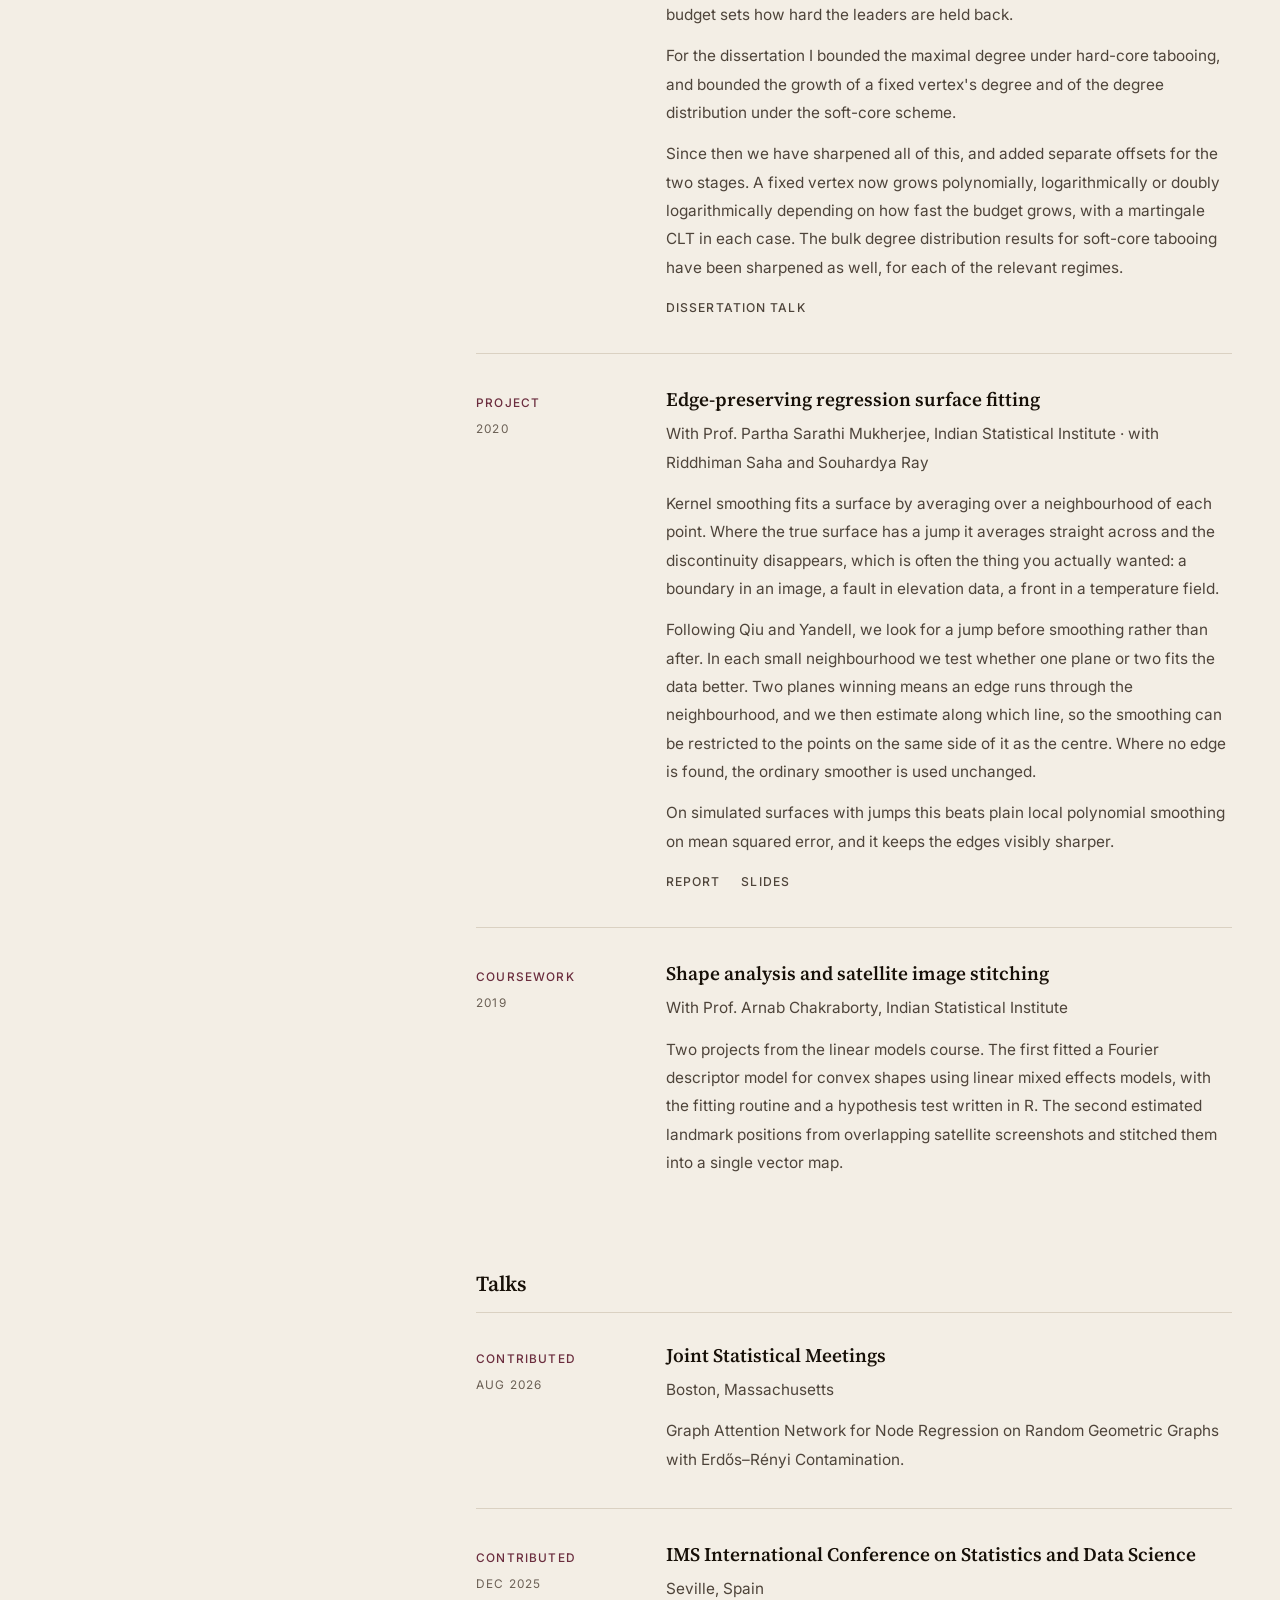
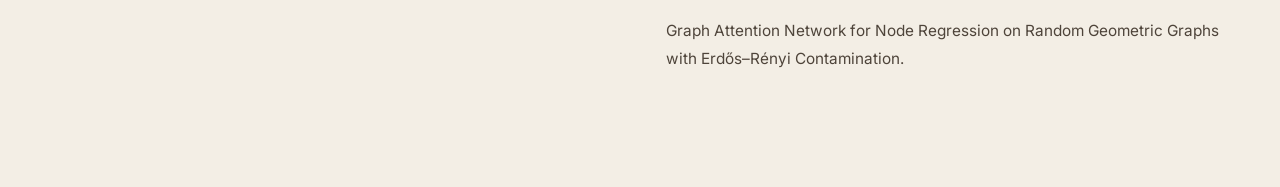
==== commit 07cc318e: "update" ====
--- a/research.html
+++ b/research.html
@@ -158,6 +158,24 @@
           <div class="entry-when">2026 &ndash;</div>
         </div>
         <div>
+          <h3 class="entry-title">Gaussian coupling bounds with explicit constants via Stein kernels</h3>
+          <p class="entry-people">With Prof. Morgane Austern, Harvard University</p>
+          <p>
+            How close is a normalized sum to the Gaussian it is quantile-coupled
+            with? Using Stein kernels, we prove non-asymptotic tail bounds on the
+            gap with explicit constants and the same tail shape as its limit.
+            When the third moment vanishes, second-order Stein kernels give a
+            tighter tail approximation, at rate 1/n up to a log factor.
+          </p>
+        </div>
+      </article>
+
+      <article class="entry">
+        <div class="entry-meta">
+          <div class="entry-kind">In progress</div>
+          <div class="entry-when">2026 &ndash;</div>
+        </div>
+        <div>
           <h3 class="entry-title">Symmetry breaking and collective bias in populations of LLM agents</h3>
           <p class="entry-people">With Prof. Subhabrata Sen, Harvard University</p>
           <p>
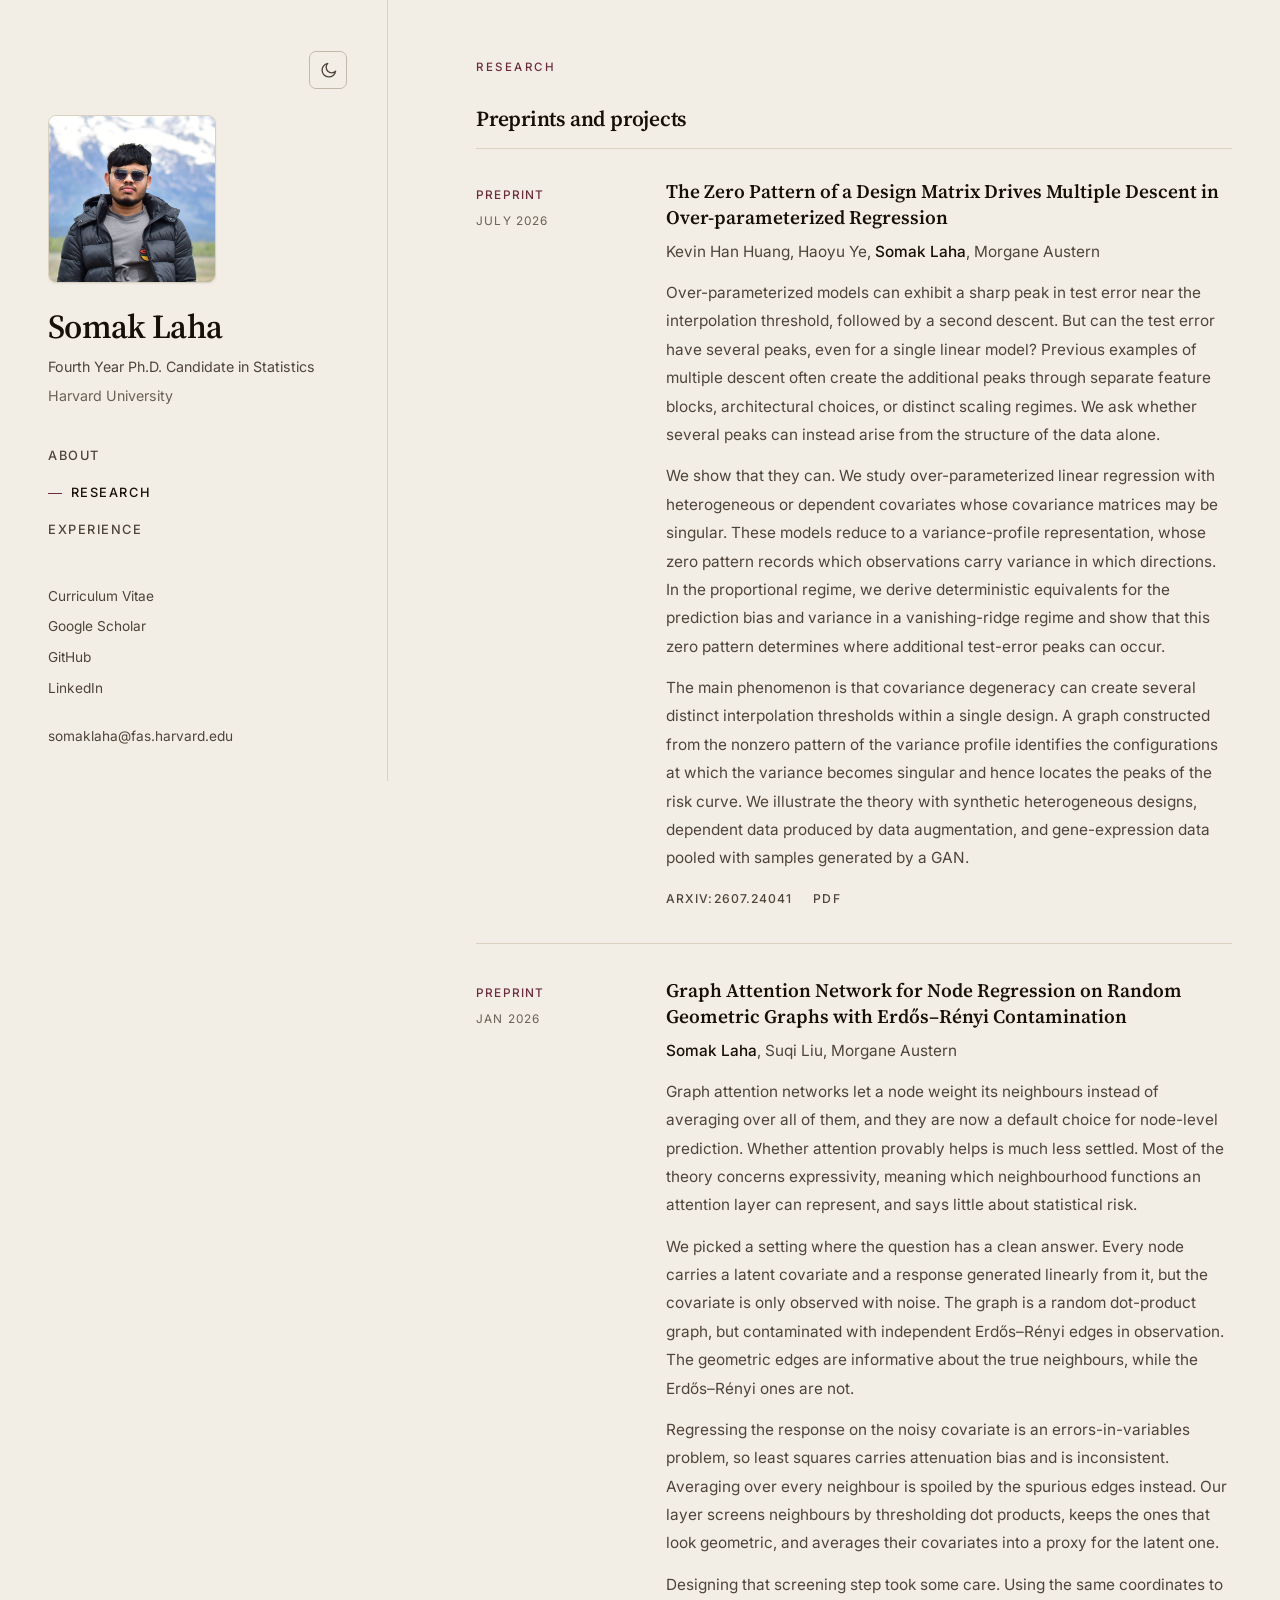
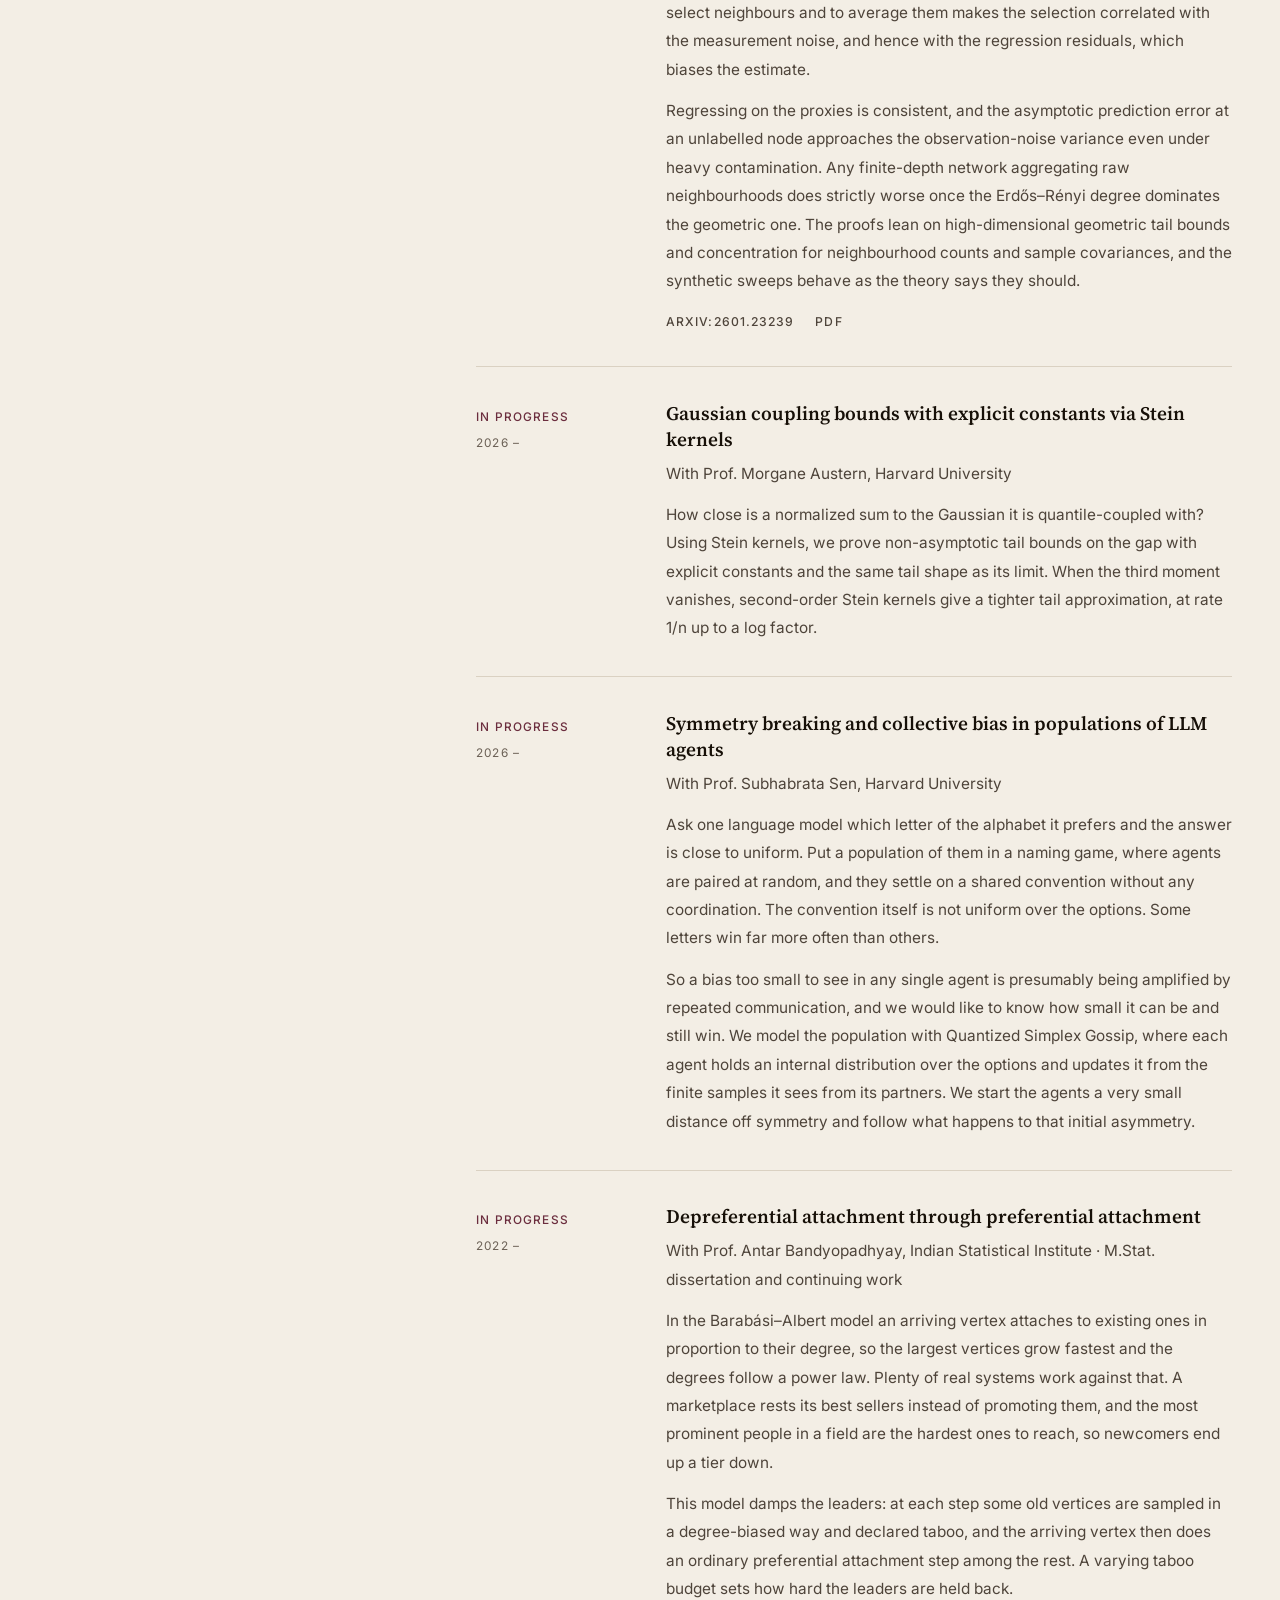
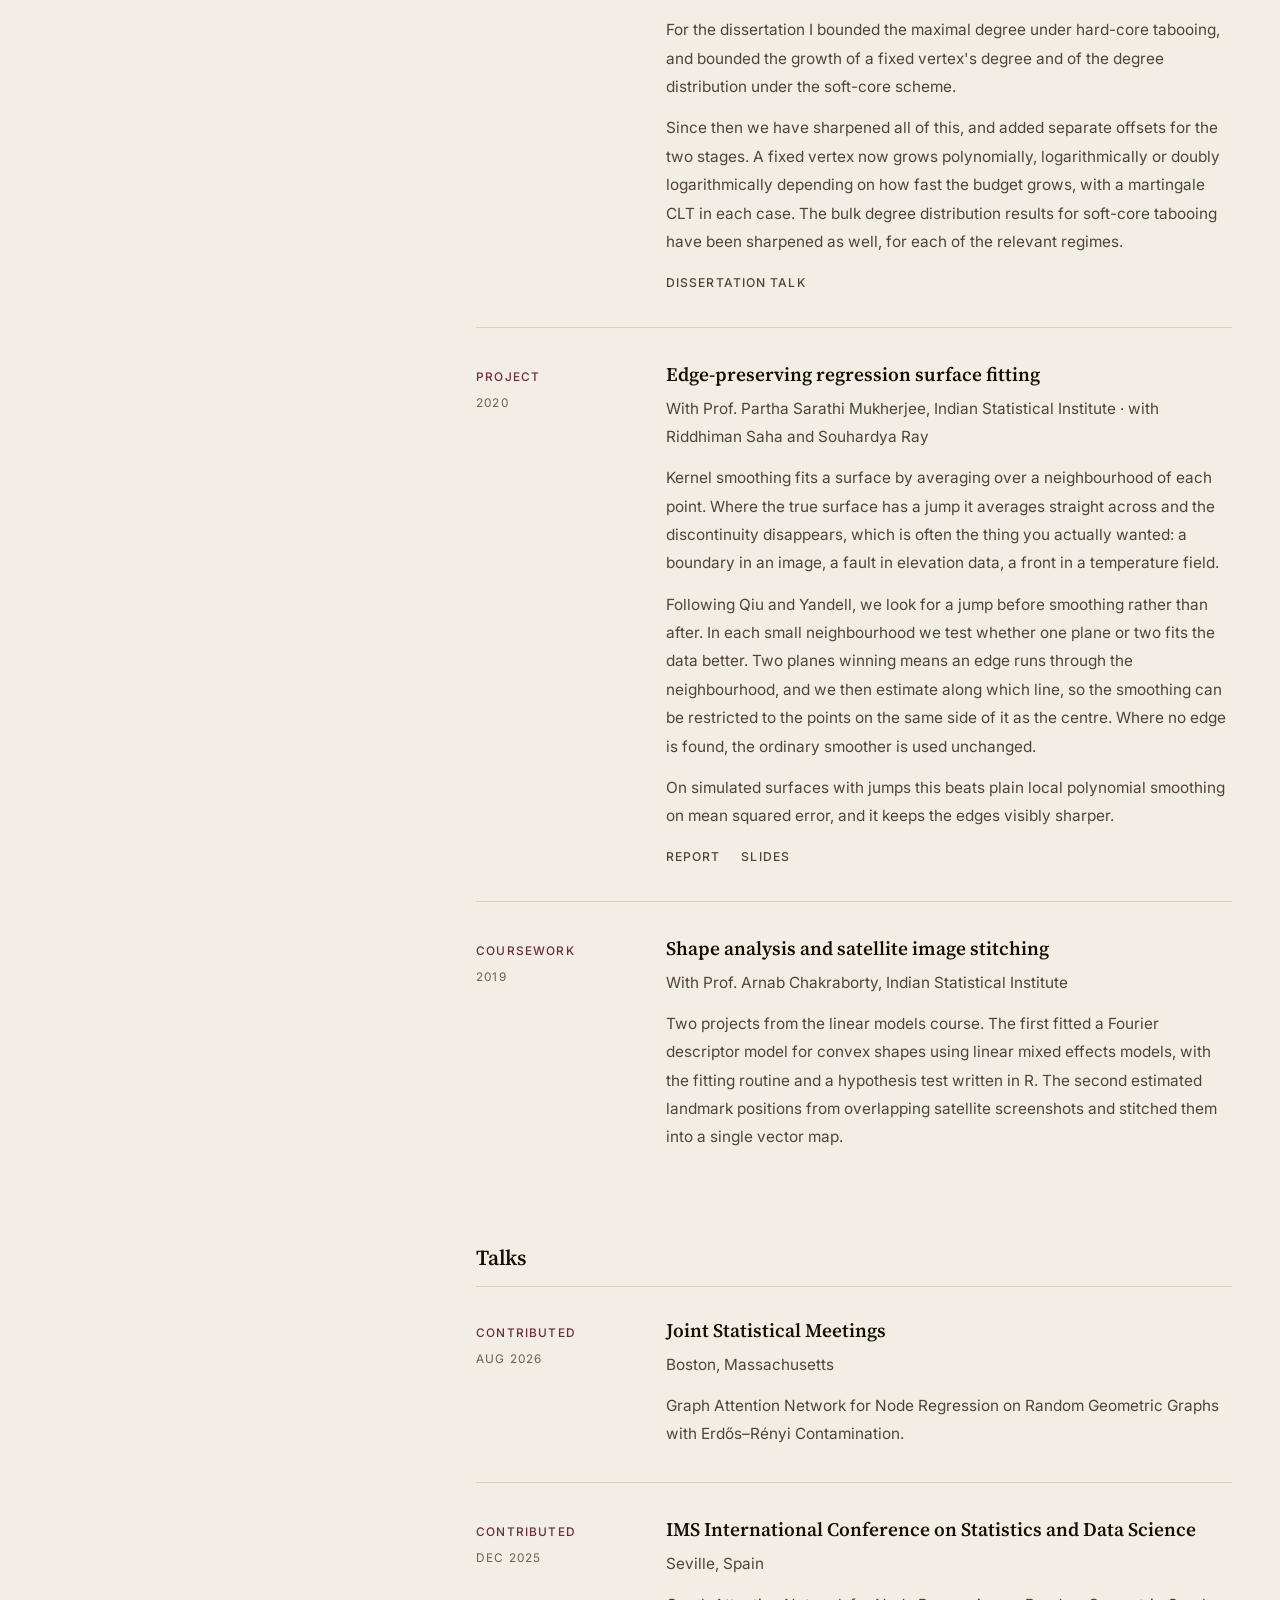
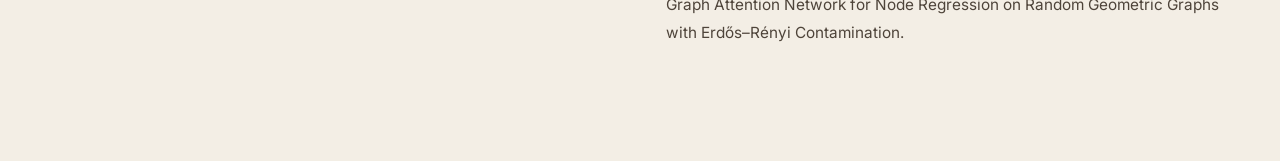
==== commit 3570a61e: "update" ====
--- a/research.html
+++ b/research.html
@@ -102,7 +102,6 @@
           <h3 class="entry-title">
             Graph Attention Network for Node Regression on Random Geometric Graphs
             with Erd&#337;s&ndash;R&eacute;nyi Contamination
-            <span class="badge">Submitted, NeurIPS 2026</span>
           </h3>
           <p class="entry-people"><strong>Somak Laha</strong>, Suqi Liu, Morgane Austern</p>
           <p>
